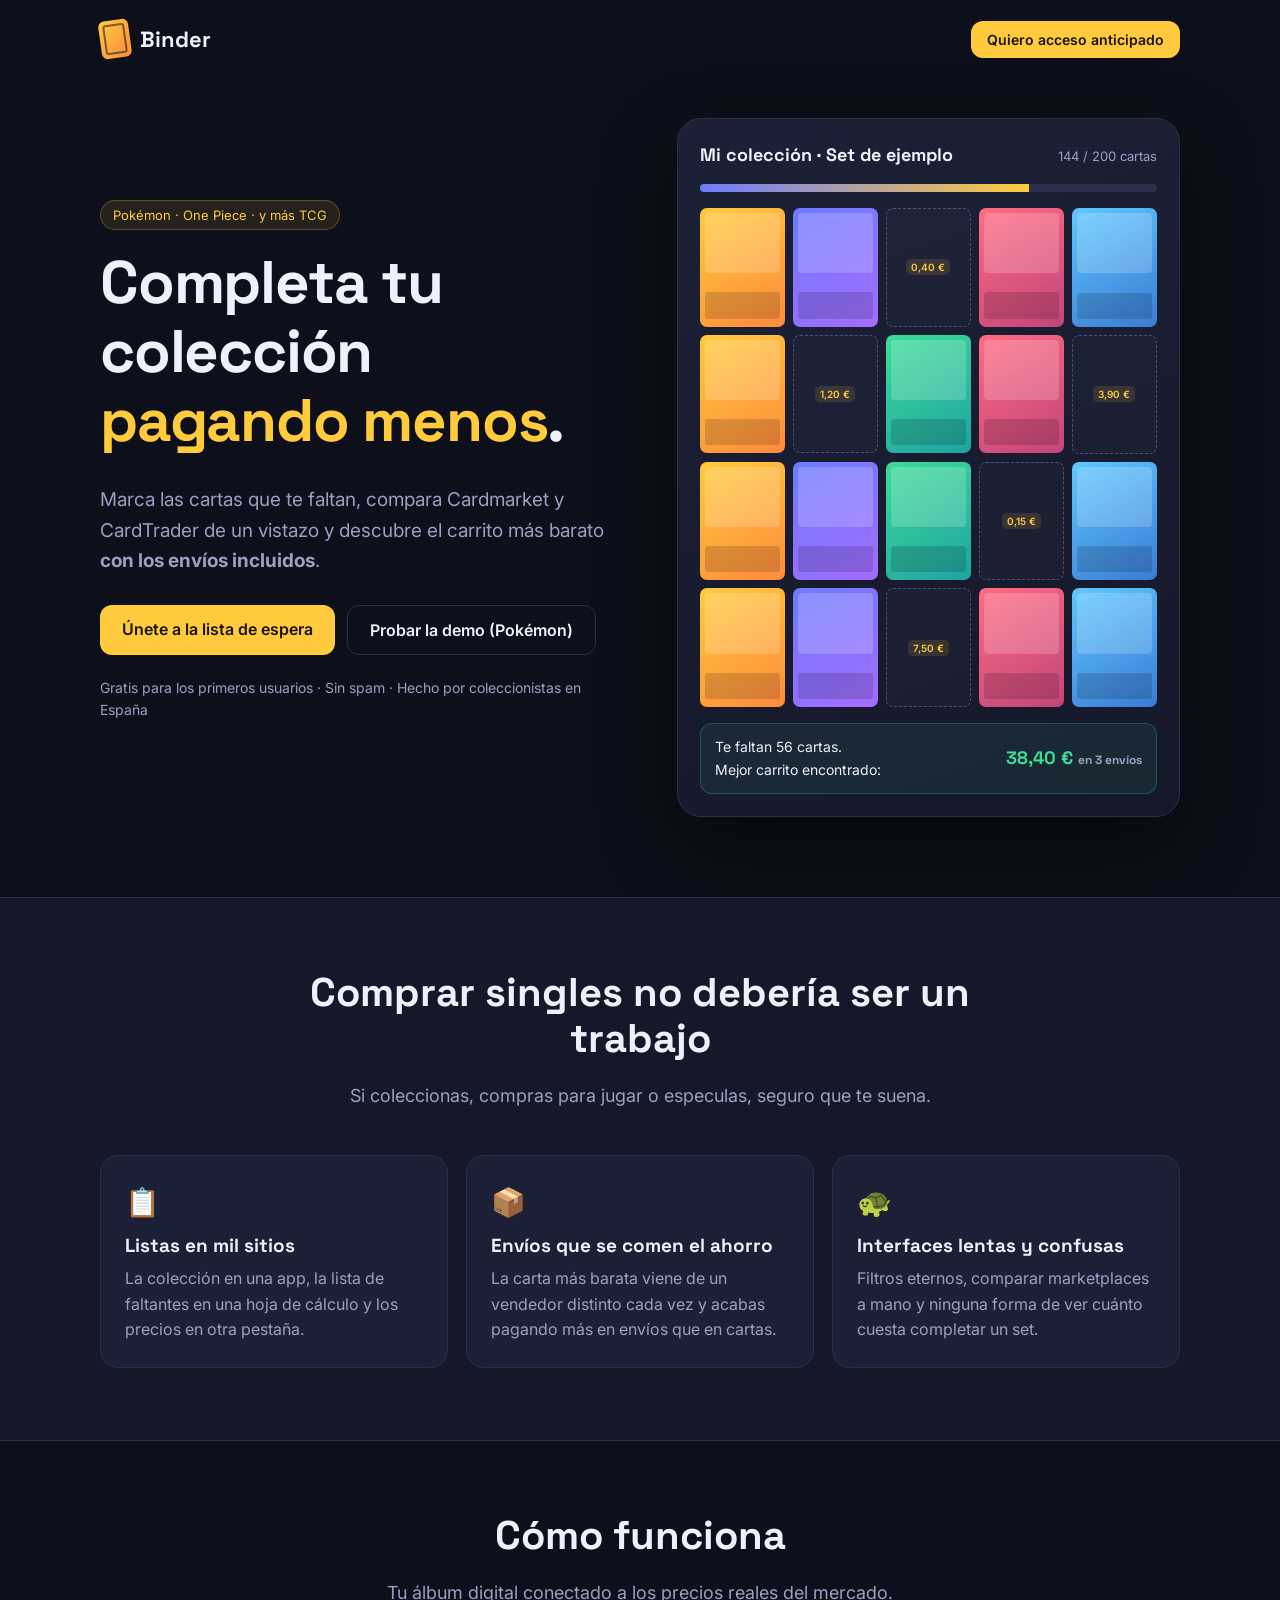
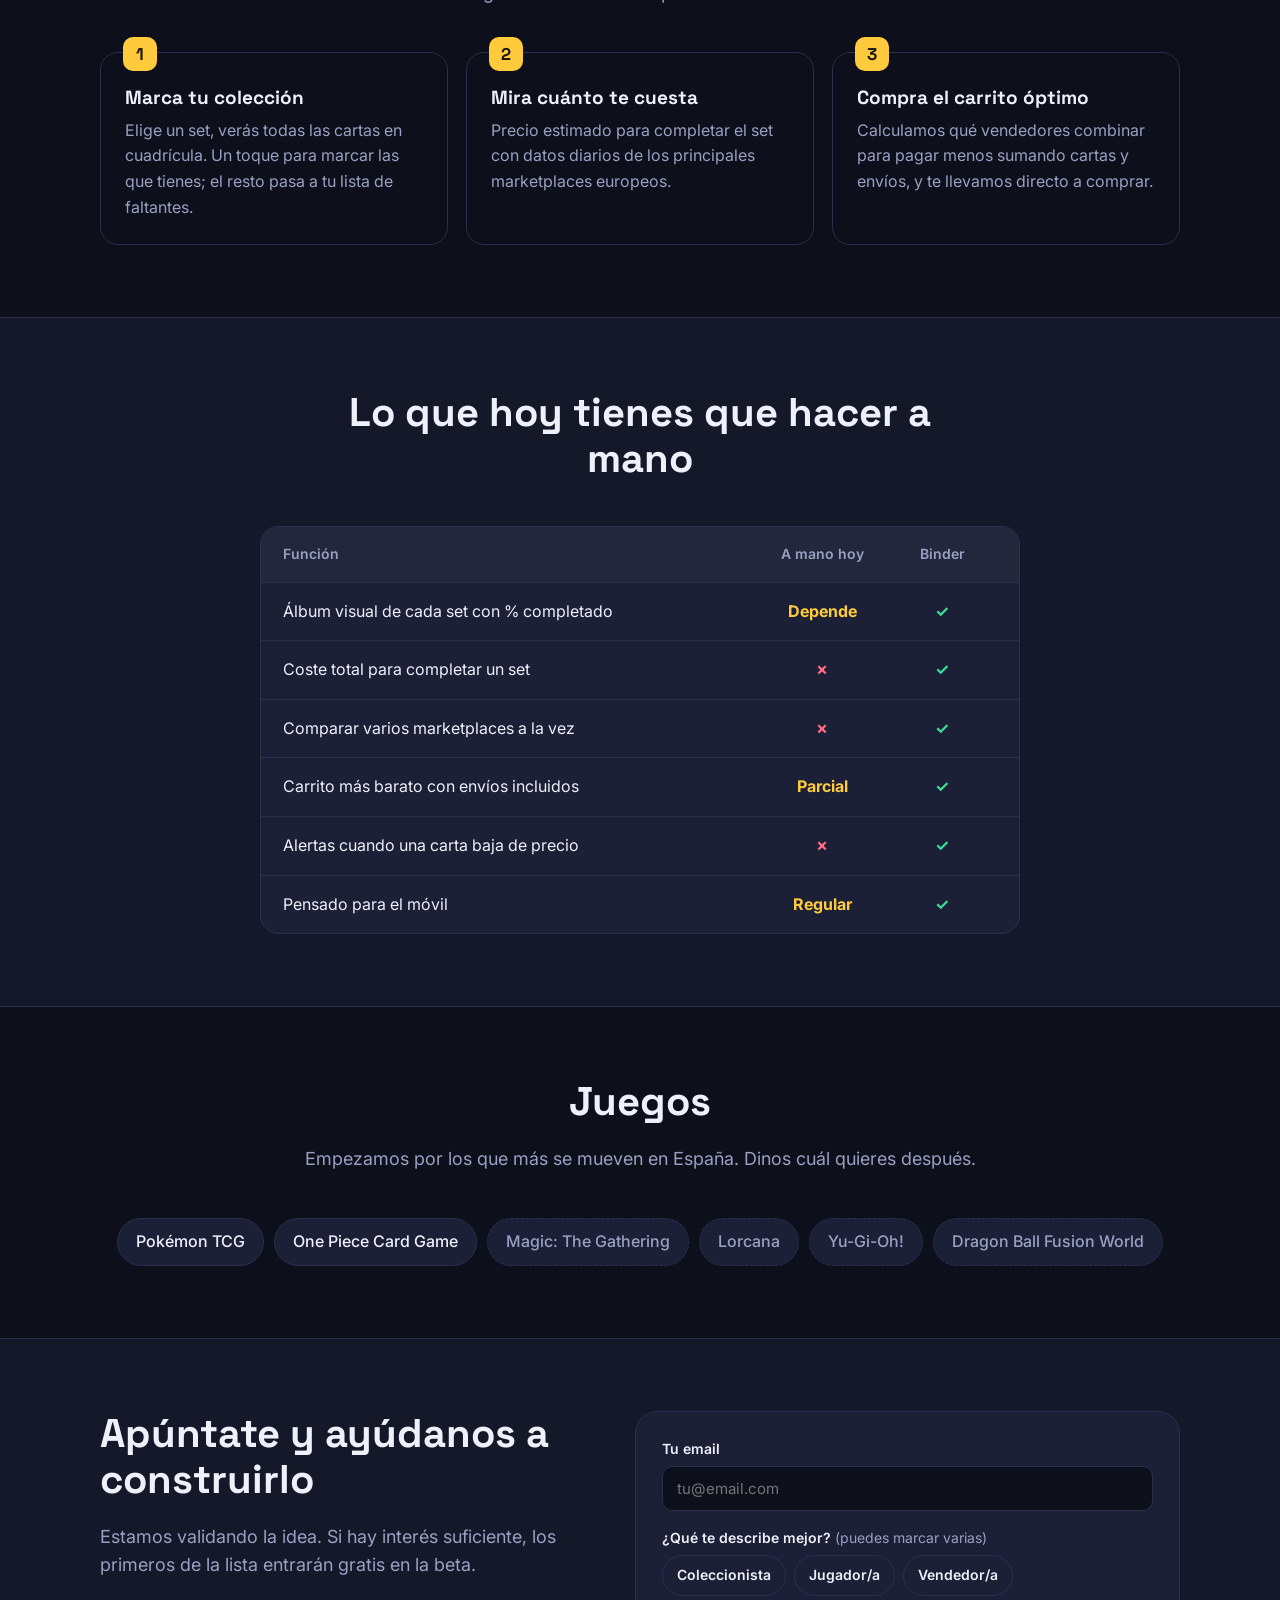
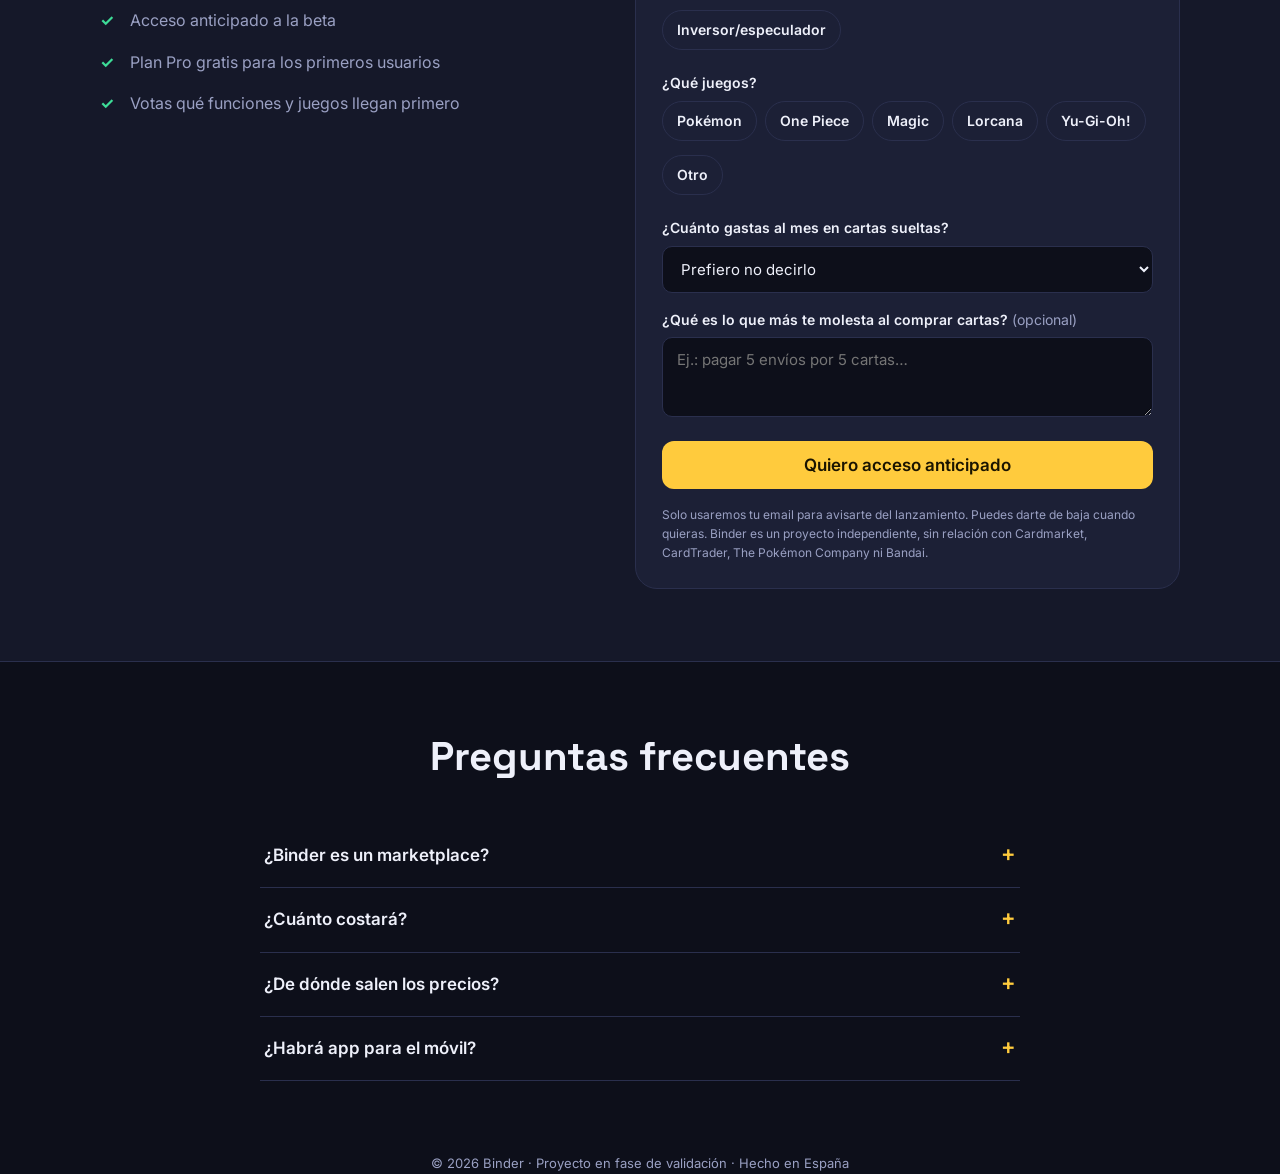
==== landing/index.html @ b8fac953 "Binder: landing, app de colección (Pokémon y One Piece) y actualización diaria de precios" ====
<!doctype html>
<html lang="es">
<head>
<meta charset="utf-8">
<meta name="viewport" content="width=device-width, initial-scale=1">
<title>Binder — Completa tu colección TCG pagando menos</title>
<meta name="description" content="Marca las cartas que te faltan, compara Cardmarket y CardTrader y descubre el carrito más barato con envío incluido. Pokémon, One Piece y más.">
<link rel="preconnect" href="https://fonts.googleapis.com">
<link rel="preconnect" href="https://fonts.gstatic.com" crossorigin>
<link href="https://fonts.googleapis.com/css2?family=Space+Grotesk:wght@500;700&family=Inter:wght@400;500;600&display=swap" rel="stylesheet">
<style>
  :root {
    --bg: #0d0f1a;
    --bg-2: #151829;
    --card: #1c2036;
    --line: #2a2f4d;
    --text: #eef0fa;
    --muted: #9aa0c3;
    --accent: #ffcb3d;
    --accent-2: #6c7bff;
    --ok: #3ddc97;
    --bad: #ff6b81;
    --radius: 18px;
  }
  * { box-sizing: border-box; }
  html { scroll-behavior: smooth; }
  body {
    margin: 0;
    background: var(--bg);
    color: var(--text);
    font: 16px/1.6 Inter, system-ui, sans-serif;
    -webkit-font-smoothing: antialiased;
  }
  h1, h2, h3 { font-family: "Space Grotesk", Inter, sans-serif; line-height: 1.15; margin: 0 0 .5em; }
  a { color: inherit; }
  .wrap { max-width: 1120px; margin: 0 auto; padding: 0 20px; }

  /* Nav */
  nav { display: flex; align-items: center; justify-content: space-between; padding: 20px 0; }
  .logo { display: flex; align-items: center; gap: 10px; font: 700 22px "Space Grotesk", sans-serif; text-decoration: none; }
  .logo-mark { width: 30px; height: 38px; border-radius: 6px; background: linear-gradient(135deg, var(--accent), #ff8a3d); position: relative; transform: rotate(-8deg); }
  .logo-mark::after { content: ""; position: absolute; inset: 4px; border-radius: 3px; border: 2px solid rgba(13,15,26,.55); }
  .btn {
    display: inline-block; border: 0; cursor: pointer; text-decoration: none;
    background: var(--accent); color: #1a1400; font: 600 16px Inter, sans-serif;
    padding: 14px 22px; border-radius: 12px; transition: transform .15s, box-shadow .15s;
  }
  .btn:hover { transform: translateY(-2px); box-shadow: 0 8px 24px rgba(255,203,61,.3); }
  .btn-ghost { background: transparent; color: var(--text); border: 1px solid var(--line); }
  .btn-ghost:hover { box-shadow: none; border-color: var(--muted); }
  nav .btn { padding: 10px 16px; font-size: 14px; }

  /* Hero */
  .hero { display: grid; grid-template-columns: 1.05fr 1fr; gap: 48px; align-items: center; padding: 40px 0 80px; }
  .pill { display: inline-block; font-size: 13px; color: var(--accent); background: rgba(255,203,61,.1); border: 1px solid rgba(255,203,61,.25); padding: 4px 12px; border-radius: 999px; margin-bottom: 18px; }
  .hero h1 { font-size: clamp(36px, 5.5vw, 60px); letter-spacing: -.02em; }
  .hero h1 em { font-style: normal; color: var(--accent); }
  .hero p.lead { font-size: 19px; color: var(--muted); max-width: 520px; margin: 0 0 28px; }
  .hero-cta { display: flex; gap: 12px; flex-wrap: wrap; }
  .trust { margin-top: 22px; font-size: 14px; color: var(--muted); }

  /* Binder mockup */
  .binder {
    background: linear-gradient(160deg, var(--card), var(--bg-2));
    border: 1px solid var(--line); border-radius: 24px; padding: 22px;
    box-shadow: 0 30px 80px rgba(0,0,0,.45);
  }
  .binder-head { display: flex; justify-content: space-between; align-items: baseline; margin-bottom: 14px; gap: 12px; }
  .binder-head strong { font-family: "Space Grotesk", sans-serif; font-size: 18px; }
  .binder-head span { font-size: 13px; color: var(--muted); }
  .progress { height: 8px; background: var(--line); border-radius: 99px; overflow: hidden; margin-bottom: 16px; }
  .progress i { display: block; height: 100%; width: 72%; background: linear-gradient(90deg, var(--accent-2), var(--accent)); }
  .grid { display: grid; grid-template-columns: repeat(5, 1fr); gap: 8px; }
  .slot { aspect-ratio: 63 / 88; border-radius: 7px; position: relative; overflow: hidden; }
  .slot.have { background: linear-gradient(150deg, var(--c1), var(--c2)); }
  .slot.have::before { content: ""; position: absolute; inset: 5px 5px 45% 5px; border-radius: 4px; background: rgba(255,255,255,.18); }
  .slot.have::after { content: ""; position: absolute; left: 5px; right: 5px; bottom: 8px; height: 22%; border-radius: 3px; background: rgba(0,0,0,.15); }
  .slot.miss { border: 1.5px dashed #4a5180; background: rgba(255,255,255,.02); display: flex; align-items: center; justify-content: center; }
  .slot.miss b { font: 600 10px Inter, sans-serif; color: var(--accent); background: rgba(255,203,61,.12); padding: 2px 5px; border-radius: 5px; }
  .binder-foot { margin-top: 16px; display: flex; justify-content: space-between; align-items: center; gap: 10px; padding: 12px 14px; background: rgba(61,220,151,.08); border: 1px solid rgba(61,220,151,.25); border-radius: 12px; font-size: 14px; }
  .binder-foot b { color: var(--ok); font-size: 18px; font-family: "Space Grotesk", sans-serif; }

  /* Sections */
  section { padding: 72px 0; }
  .section-title { text-align: center; max-width: 680px; margin: 0 auto 44px; }
  .section-title h2 { font-size: clamp(28px, 4vw, 40px); }
  .section-title p { color: var(--muted); font-size: 18px; margin: 0; }
  .alt { background: var(--bg-2); border-top: 1px solid var(--line); border-bottom: 1px solid var(--line); }

  .pains { display: grid; grid-template-columns: repeat(3, 1fr); gap: 18px; }
  .pain { background: var(--card); border: 1px solid var(--line); border-radius: var(--radius); padding: 24px; }
  .pain .ico { font-size: 28px; margin-bottom: 10px; }
  .pain h3 { font-size: 19px; }
  .pain p { color: var(--muted); margin: 0; }

  .steps { display: grid; grid-template-columns: repeat(3, 1fr); gap: 18px; counter-reset: s; }
  .step { position: relative; padding: 28px 24px 24px; border-radius: var(--radius); border: 1px solid var(--line); background: var(--bg); }
  .step::before { counter-increment: s; content: counter(s); position: absolute; top: -16px; left: 22px; width: 34px; height: 34px; border-radius: 10px; background: var(--accent); color: #1a1400; font: 700 17px "Space Grotesk", sans-serif; display: grid; place-items: center; }
  .step h3 { font-size: 19px; margin-top: 6px; }
  .step p { color: var(--muted); margin: 0; }

  /* Compare */
  .compare { max-width: 760px; margin: 0 auto; background: var(--card); border: 1px solid var(--line); border-radius: var(--radius); overflow: hidden; }
  .row { display: grid; grid-template-columns: 1fr 110px 110px; gap: 10px; align-items: center; padding: 16px 22px; border-top: 1px solid var(--line); }
  .row:first-child { border-top: 0; background: rgba(255,255,255,.03); font-weight: 600; font-size: 14px; color: var(--muted); }
  .row > :not(:first-child) { text-align: center; }
  .yes { color: var(--ok); font-weight: 700; }
  .no { color: var(--bad); font-weight: 700; }
  .half { color: var(--accent); font-weight: 700; }

  .games { display: flex; flex-wrap: wrap; justify-content: center; gap: 10px; }
  .game { padding: 10px 18px; border-radius: 999px; border: 1px solid var(--line); background: var(--card); font-weight: 500; }
  .game.soon { color: var(--muted); border-style: dashed; }

  /* Form */
  .signup { display: grid; grid-template-columns: 1fr 1.1fr; gap: 40px; align-items: start; }
  .signup h2 { font-size: clamp(28px, 4vw, 40px); }
  .signup .perks { list-style: none; padding: 0; margin: 20px 0 0; }
  .signup .perks li { padding: 8px 0 8px 30px; position: relative; color: var(--muted); }
  .signup .perks li::before { content: "✓"; position: absolute; left: 0; color: var(--ok); font-weight: 700; }
  form { background: var(--card); border: 1px solid var(--line); border-radius: 22px; padding: 26px; display: grid; gap: 16px; }
  label { font-size: 14px; font-weight: 600; display: block; margin-bottom: 6px; }
  input[type=email], select, textarea {
    width: 100%; background: var(--bg); color: var(--text); border: 1px solid var(--line);
    border-radius: 10px; padding: 12px 14px; font: 15px Inter, sans-serif;
  }
  textarea { resize: vertical; min-height: 80px; }
  input:focus, select:focus, textarea:focus { outline: 2px solid var(--accent-2); outline-offset: 1px; }
  .chips { display: flex; flex-wrap: wrap; gap: 8px; }
  .chip input { position: absolute; opacity: 0; pointer-events: none; }
  .chip span { display: inline-block; padding: 8px 14px; border: 1px solid var(--line); border-radius: 999px; cursor: pointer; font-size: 14px; user-select: none; transition: .15s; }
  .chip input:checked + span { background: rgba(108,123,255,.18); border-color: var(--accent-2); color: #fff; }
  .chip input:focus-visible + span { outline: 2px solid var(--accent-2); }
  form .btn { width: 100%; font-size: 17px; }
  .legal { font-size: 12px; color: var(--muted); margin: 0; }
  .msg { display: none; padding: 14px; border-radius: 12px; font-size: 15px; }
  .msg.ok { display: block; background: rgba(61,220,151,.1); border: 1px solid rgba(61,220,151,.3); }
  .msg.err { display: block; background: rgba(255,107,129,.1); border: 1px solid rgba(255,107,129,.3); }

  /* FAQ */
  .faq { max-width: 760px; margin: 0 auto; }
  details { border-bottom: 1px solid var(--line); padding: 18px 4px; }
  summary { cursor: pointer; font-weight: 600; font-size: 17px; list-style: none; display: flex; justify-content: space-between; gap: 16px; }
  summary::after { content: "+"; color: var(--accent); font-size: 22px; line-height: 1; }
  details[open] summary::after { content: "–"; }
  details p { color: var(--muted); margin: 10px 0 0; }

  footer { padding: 36px 0 48px; color: var(--muted); font-size: 13px; text-align: center; }

  @media (max-width: 860px) {
    .hero, .signup { grid-template-columns: 1fr; }
    .hero { padding-top: 16px; gap: 36px; }
    .pains, .steps { grid-template-columns: 1fr; }
    .steps { gap: 30px; }
    section { padding: 56px 0; }
  }
  @media (max-width: 520px) {
    .wrap { padding: 0 16px; }
    .row { grid-template-columns: 1fr 64px 64px; padding: 14px; font-size: 14px; }
    .binder { padding: 16px; }
    .grid { gap: 6px; }
    nav .btn { display: none; }
  }
</style>
</head>
<body>

<header class="wrap">
  <nav>
    <a class="logo" href="#"><span class="logo-mark"></span>Binder</a>
    <a class="btn" href="#apuntate">Quiero acceso anticipado</a>
  </nav>

  <div class="hero">
    <div>
      <span class="pill">Pokémon · One Piece · y más TCG</span>
      <h1>Completa tu colección <em>pagando menos</em>.</h1>
      <p class="lead">Marca las cartas que te faltan, compara Cardmarket y CardTrader de un vistazo y descubre el carrito más barato <strong>con los envíos incluidos</strong>.</p>
      <div class="hero-cta">
        <a class="btn" href="#apuntate">Únete a la lista de espera</a>
        <a class="btn btn-ghost" href="app/">Probar la demo (Pokémon)</a>
      </div>
      <p class="trust">Gratis para los primeros usuarios · Sin spam · Hecho por coleccionistas en España</p>
    </div>

    <div class="binder" aria-label="Ejemplo de colección">
      <div class="binder-head">
        <strong>Mi colección · Set de ejemplo</strong>
        <span>144 / 200 cartas</span>
      </div>
      <div class="progress"><i></i></div>
      <div class="grid" id="demo-grid"></div>
      <div class="binder-foot">
        <span>Te faltan 56 cartas.<br>Mejor carrito encontrado:</span>
        <b>38,40 € <small style="font-size:12px;color:var(--muted)">en 3 envíos</small></b>
      </div>
    </div>
  </div>
</header>

<section class="alt">
  <div class="wrap">
    <div class="section-title">
      <h2>Comprar singles no debería ser un trabajo</h2>
      <p>Si coleccionas, compras para jugar o especulas, seguro que te suena.</p>
    </div>
    <div class="pains">
      <div class="pain"><div class="ico">📋</div><h3>Listas en mil sitios</h3><p>La colección en una app, la lista de faltantes en una hoja de cálculo y los precios en otra pestaña.</p></div>
      <div class="pain"><div class="ico">📦</div><h3>Envíos que se comen el ahorro</h3><p>La carta más barata viene de un vendedor distinto cada vez y acabas pagando más en envíos que en cartas.</p></div>
      <div class="pain"><div class="ico">🐢</div><h3>Interfaces lentas y confusas</h3><p>Filtros eternos, comparar marketplaces a mano y ninguna forma de ver cuánto cuesta completar un set.</p></div>
    </div>
  </div>
</section>

<section id="como-funciona">
  <div class="wrap">
    <div class="section-title">
      <h2>Cómo funciona</h2>
      <p>Tu álbum digital conectado a los precios reales del mercado.</p>
    </div>
    <div class="steps">
      <div class="step"><h3>Marca tu colección</h3><p>Elige un set, verás todas las cartas en cuadrícula. Un toque para marcar las que tienes; el resto pasa a tu lista de faltantes.</p></div>
      <div class="step"><h3>Mira cuánto te cuesta</h3><p>Precio estimado para completar el set con datos diarios de los principales marketplaces europeos.</p></div>
      <div class="step"><h3>Compra el carrito óptimo</h3><p>Calculamos qué vendedores combinar para pagar menos sumando cartas y envíos, y te llevamos directo a comprar.</p></div>
    </div>
  </div>
</section>

<section class="alt">
  <div class="wrap">
    <div class="section-title">
      <h2>Lo que hoy tienes que hacer a mano</h2>
    </div>
    <div class="compare" role="table">
      <div class="row" role="row"><span>Función</span><span>A mano hoy</span><span>Binder</span></div>
      <div class="row" role="row"><span>Álbum visual de cada set con % completado</span><span class="half">Depende</span><span class="yes">✓</span></div>
      <div class="row" role="row"><span>Coste total para completar un set</span><span class="no">✗</span><span class="yes">✓</span></div>
      <div class="row" role="row"><span>Comparar varios marketplaces a la vez</span><span class="no">✗</span><span class="yes">✓</span></div>
      <div class="row" role="row"><span>Carrito más barato con envíos incluidos</span><span class="half">Parcial</span><span class="yes">✓</span></div>
      <div class="row" role="row"><span>Alertas cuando una carta baja de precio</span><span class="no">✗</span><span class="yes">✓</span></div>
      <div class="row" role="row"><span>Pensado para el móvil</span><span class="half">Regular</span><span class="yes">✓</span></div>
    </div>
  </div>
</section>

<section>
  <div class="wrap">
    <div class="section-title">
      <h2>Juegos</h2>
      <p>Empezamos por los que más se mueven en España. Dinos cuál quieres después.</p>
    </div>
    <div class="games">
      <span class="game">Pokémon TCG</span>
      <span class="game">One Piece Card Game</span>
      <span class="game soon">Magic: The Gathering</span>
      <span class="game soon">Lorcana</span>
      <span class="game soon">Yu-Gi-Oh!</span>
      <span class="game soon">Dragon Ball Fusion World</span>
    </div>
  </div>
</section>

<section class="alt" id="apuntate">
  <div class="wrap signup">
    <div>
      <h2>Apúntate y ayúdanos a construirlo</h2>
      <p style="color:var(--muted);font-size:18px">Estamos validando la idea. Si hay interés suficiente, los primeros de la lista entrarán gratis en la beta.</p>
      <ul class="perks">
        <li>Acceso anticipado a la beta</li>
        <li>Plan Pro gratis para los primeros usuarios</li>
        <li>Votas qué funciones y juegos llegan primero</li>
      </ul>
    </div>

    <form id="waitlist" name="waitlist" method="POST" data-netlify="true" netlify-honeypot="web" novalidate>
      <input type="hidden" name="form-name" value="waitlist">
      <p hidden><label>No rellenar: <input name="web"></label></p>
      <div>
        <label for="email">Tu email</label>
        <input id="email" name="email" type="email" placeholder="tu@email.com" autocomplete="email" required>
      </div>

      <div>
        <label>¿Qué te describe mejor? <span style="font-weight:400;color:var(--muted)">(puedes marcar varias)</span></label>
        <div class="chips">
          <label class="chip"><input type="checkbox" name="perfil" value="coleccionista"><span>Coleccionista</span></label>
          <label class="chip"><input type="checkbox" name="perfil" value="jugador"><span>Jugador/a</span></label>
          <label class="chip"><input type="checkbox" name="perfil" value="vendedor"><span>Vendedor/a</span></label>
          <label class="chip"><input type="checkbox" name="perfil" value="inversor"><span>Inversor/especulador</span></label>
        </div>
      </div>

      <div>
        <label>¿Qué juegos?</label>
        <div class="chips">
          <label class="chip"><input type="checkbox" name="juego" value="pokemon"><span>Pokémon</span></label>
          <label class="chip"><input type="checkbox" name="juego" value="onepiece"><span>One Piece</span></label>
          <label class="chip"><input type="checkbox" name="juego" value="magic"><span>Magic</span></label>
          <label class="chip"><input type="checkbox" name="juego" value="lorcana"><span>Lorcana</span></label>
          <label class="chip"><input type="checkbox" name="juego" value="yugioh"><span>Yu-Gi-Oh!</span></label>
          <label class="chip"><input type="checkbox" name="juego" value="otro"><span>Otro</span></label>
        </div>
      </div>

      <div>
        <label for="gasto">¿Cuánto gastas al mes en cartas sueltas?</label>
        <select id="gasto" name="gasto">
          <option value="">Prefiero no decirlo</option>
          <option value="<20">Menos de 20 €</option>
          <option value="20-50">20 – 50 €</option>
          <option value="50-150">50 – 150 €</option>
          <option value=">150">Más de 150 €</option>
        </select>
      </div>

      <div>
        <label for="dolor">¿Qué es lo que más te molesta al comprar cartas? <span style="font-weight:400;color:var(--muted)">(opcional)</span></label>
        <textarea id="dolor" name="dolor" placeholder="Ej.: pagar 5 envíos por 5 cartas…"></textarea>
      </div>

      <button class="btn" type="submit">Quiero acceso anticipado</button>
      <div class="msg" id="msg" role="status"></div>
      <p class="legal">Solo usaremos tu email para avisarte del lanzamiento. Puedes darte de baja cuando quieras. Binder es un proyecto independiente, sin relación con Cardmarket, CardTrader, The Pokémon Company ni Bandai.</p>
    </form>
  </div>
</section>

<section>
  <div class="wrap">
    <div class="section-title"><h2>Preguntas frecuentes</h2></div>
    <div class="faq">
      <details><summary>¿Binder es un marketplace?</summary><p>No. No vendemos cartas: te ayudamos a organizar tu colección y a encontrar la compra más barata en los marketplaces que ya usas. La compra se hace allí.</p></details>
      <details><summary>¿Cuánto costará?</summary><p>La colección y la lista de faltantes serán gratis. Más adelante habrá un plan Pro opcional (alertas de precio, historial, varias listas). Los primeros de la lista lo tendrán gratis.</p></details>
      <details><summary>¿De dónde salen los precios?</summary><p>De datos públicos y oficiales que los marketplaces ponen a disposición de desarrolladores, actualizados a diario.</p></details>
      <details><summary>¿Habrá app para el móvil?</summary><p>Sí. Se podrá instalar desde el navegador en Android e iPhone desde el primer día.</p></details>
    </div>
  </div>
</section>

<footer class="wrap">© 2026 Binder · Proyecto en fase de validación · Hecho en España</footer>

<script>
  // En local el formulario va en modo demo; publicado en Netlify lo recoge Netlify Forms.
  const DEMO = ["localhost", "127.0.0.1", ""].includes(location.hostname);

  // Cuadrícula de ejemplo del hero
  const palettes = [["#ffcb3d","#ff8a3d"],["#6c7bff","#a46cff"],["#3ddc97","#1fa3a3"],["#ff6b81","#c2457a"],["#5fc8ff","#3a7bd5"]];
  const missing = new Set([2, 6, 9, 13, 17]);
  const prices = ["0,40 €","1,20 €","3,90 €","0,15 €","7,50 €"];
  const grid = document.getElementById("demo-grid");
  let m = 0;
  for (let i = 0; i < 20; i++) {
    const d = document.createElement("div");
    if (missing.has(i)) {
      d.className = "slot miss";
      d.innerHTML = "<b>" + prices[m++] + "</b>";
    } else {
      const [c1, c2] = palettes[i % palettes.length];
      d.className = "slot have";
      d.style.setProperty("--c1", c1);
      d.style.setProperty("--c2", c2);
    }
    grid.appendChild(d);
  }

  // Envío del formulario
  const form = document.getElementById("waitlist");
  const msg = document.getElementById("msg");
  function show(text, ok) {
    msg.className = "msg " + (ok ? "ok" : "err");
    msg.textContent = text;
  }
  form.addEventListener("submit", async (e) => {
    e.preventDefault();
    const email = form.email.value.trim();
    if (!/^[^\s@]+@[^\s@]+\.[^\s@]+$/.test(email)) {
      show("Revisa el email, parece que no es válido.", false);
      form.email.focus();
      return;
    }
    const data = {
      "form-name": "waitlist",
      web: form.web.value,
      email,
      perfil: [...form.querySelectorAll("[name=perfil]:checked")].map(x => x.value).join(", "),
      juego: [...form.querySelectorAll("[name=juego]:checked")].map(x => x.value).join(", "),
      gasto: form.gasto.value,
      dolor: form.dolor.value.trim()
    };
    const btn = form.querySelector("button");
    btn.disabled = true;
    btn.textContent = "Enviando…";
    try {
      if (DEMO) {
        console.info("[modo demo] Datos del formulario:", data);
      } else {
        const res = await fetch("/", {
          method: "POST",
          headers: { "Content-Type": "application/x-www-form-urlencoded" },
          body: new URLSearchParams(data).toString()
        });
        if (!res.ok) throw new Error(res.status);
      }
      form.reset();
      show("¡Listo! Estás en la lista. Te avisaremos en cuanto abramos la beta.", true);
    } catch (err) {
      show("No se pudo enviar. Inténtalo de nuevo en un momento.", false);
    } finally {
      btn.disabled = false;
      btn.textContent = "Quiero acceso anticipado";
    }
  });
</script>
</body>
</html>
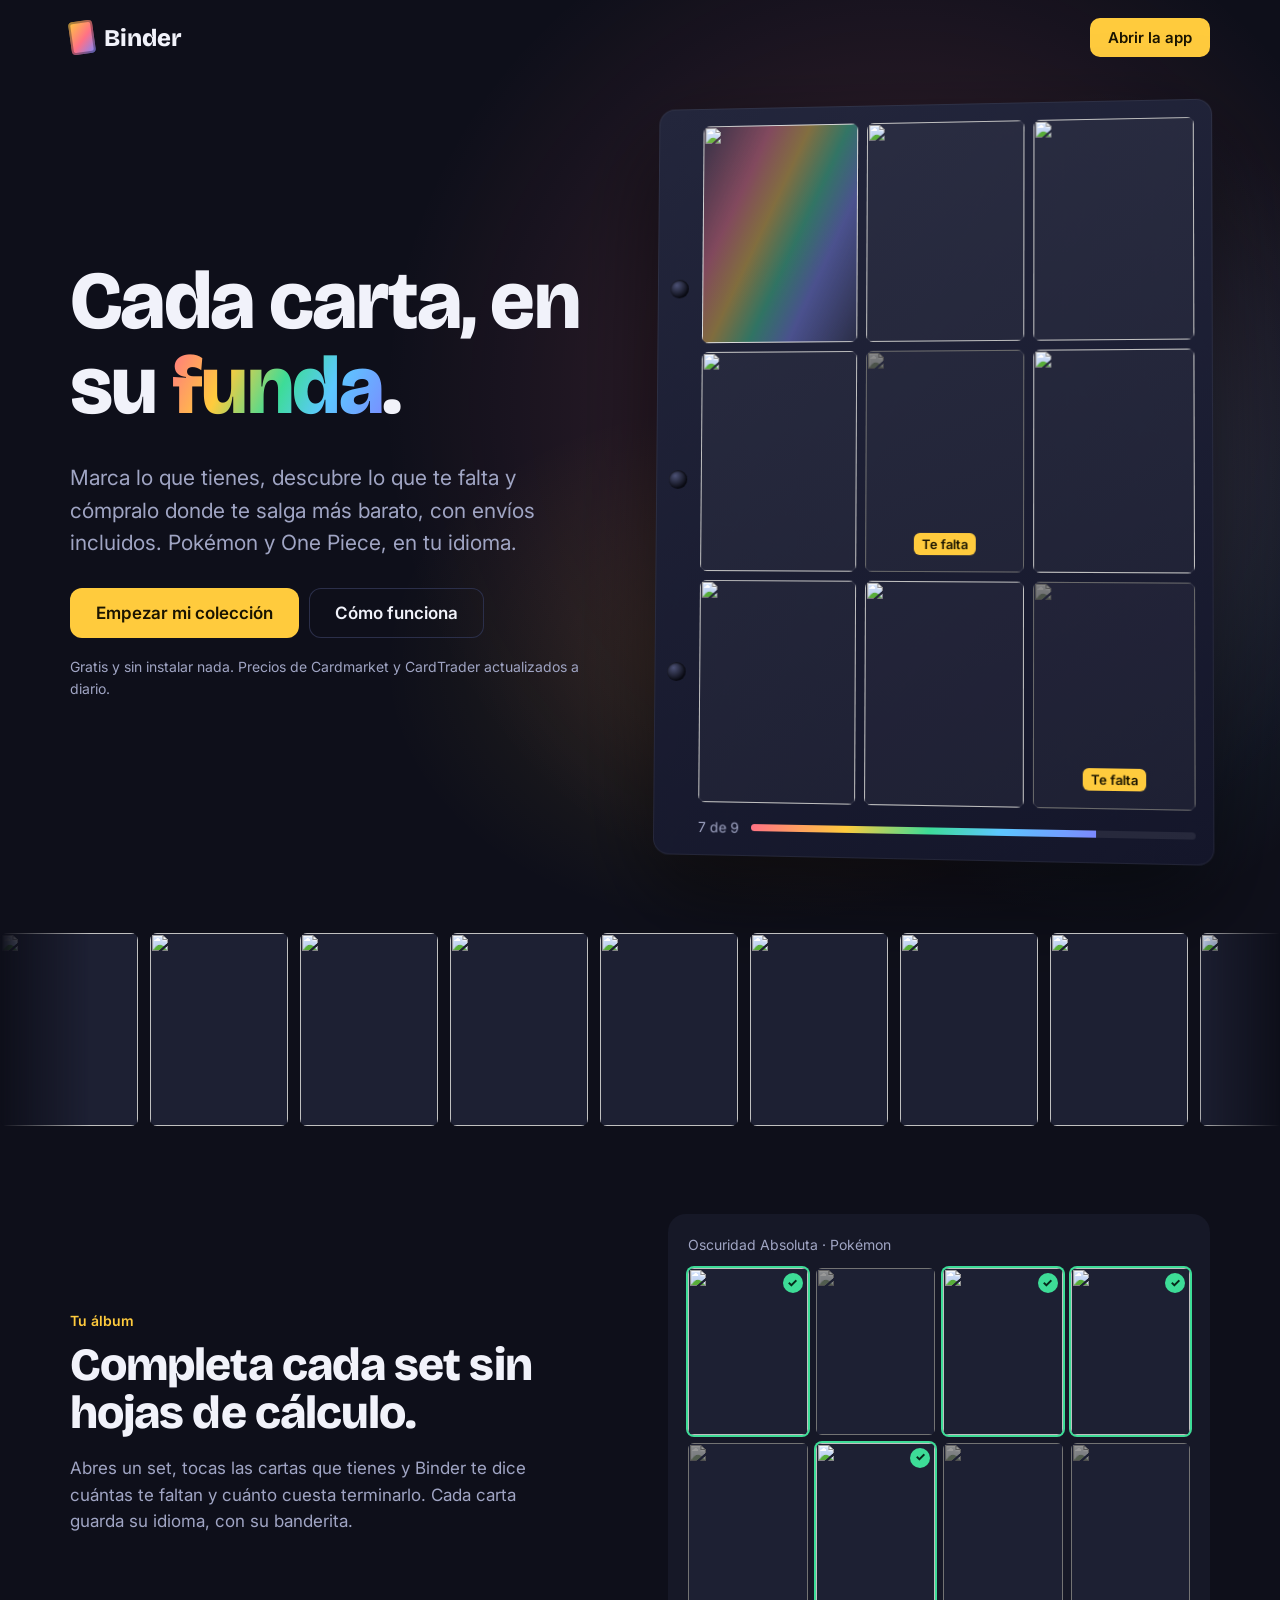
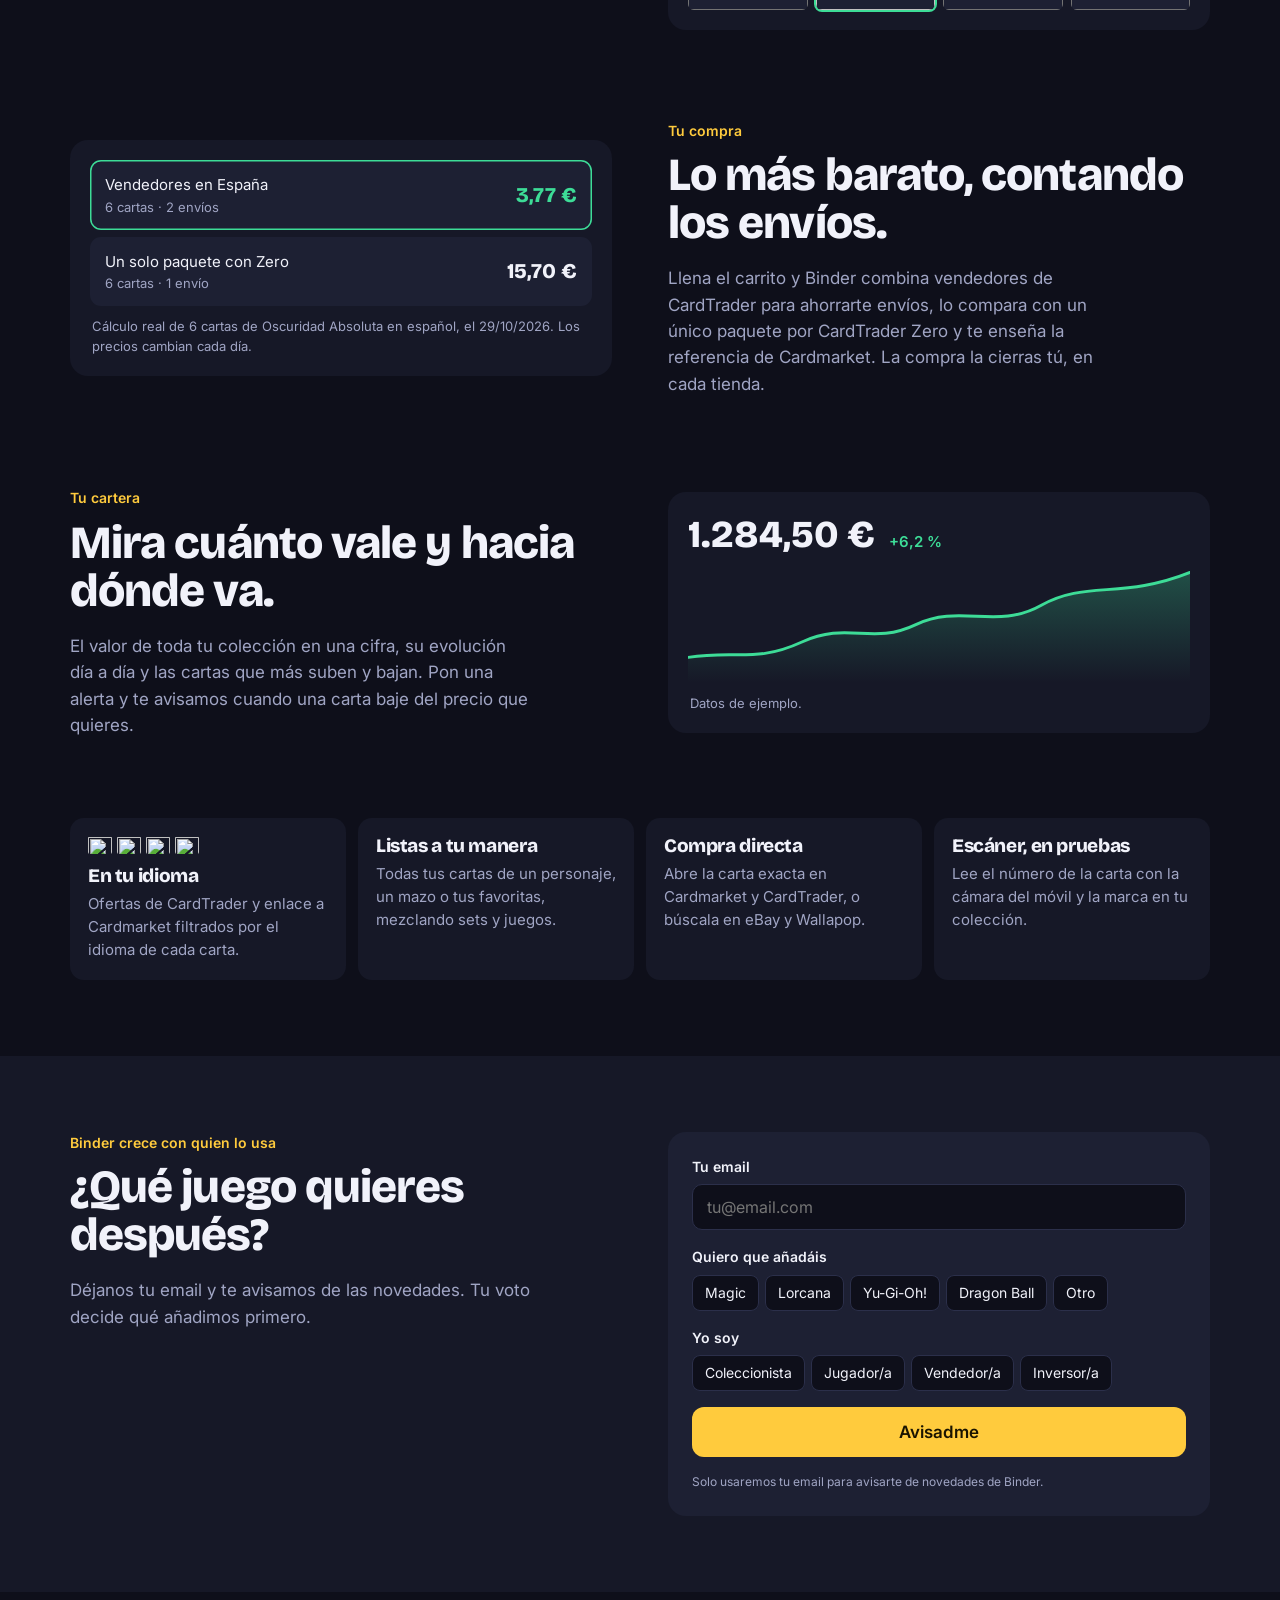
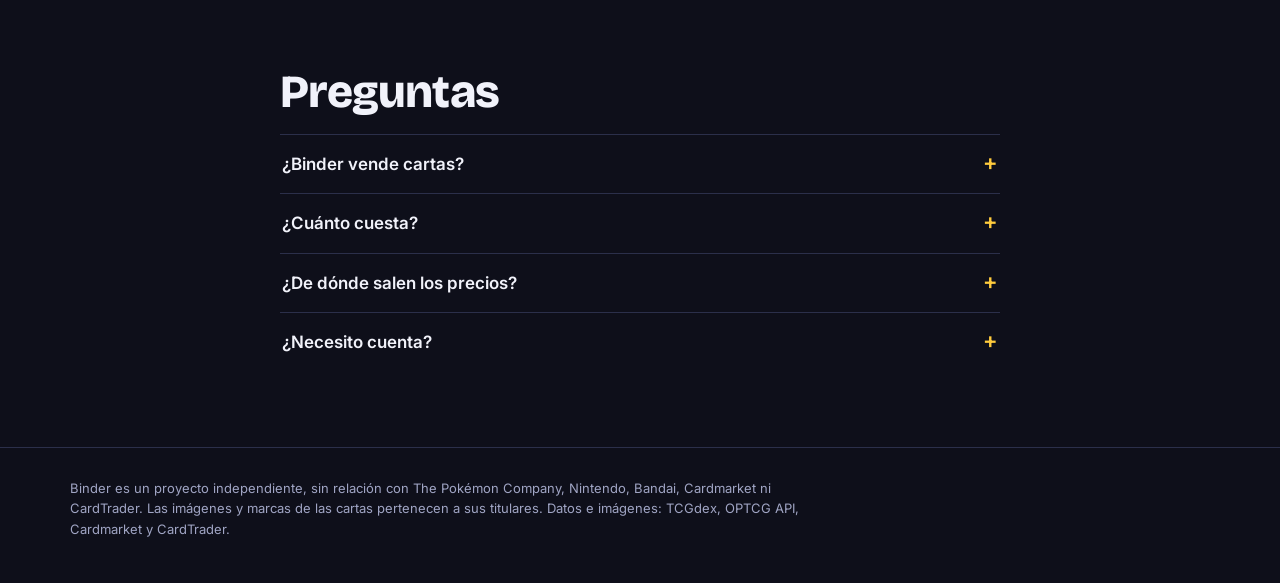
==== commit edf4c277: "Portada con cartas reales y app más limpia: iconos, menos botones, ficha de carta ordenada e imágene" ====
--- a/landing/index.html
+++ b/landing/index.html
@@ -3,373 +3,378 @@
 <head>
 <meta charset="utf-8">
 <meta name="viewport" content="width=device-width, initial-scale=1">
-<title>Binder — Completa tu colección TCG pagando menos</title>
-<meta name="description" content="Marca las cartas que te faltan, compara Cardmarket y CardTrader y descubre el carrito más barato con envío incluido. Pokémon, One Piece y más.">
+<title>Binder — Tu colección de cartas Pokémon y One Piece</title>
+<meta name="description" content="Marca las cartas que tienes, descubre lo que te falta y cómpralo donde te salga más barato, con envíos incluidos. Pokémon y One Piece, en tu idioma.">
 <link rel="preconnect" href="https://fonts.googleapis.com">
 <link rel="preconnect" href="https://fonts.gstatic.com" crossorigin>
-<link href="https://fonts.googleapis.com/css2?family=Space+Grotesk:wght@500;700&family=Inter:wght@400;500;600&display=swap" rel="stylesheet">
+<link href="https://fonts.googleapis.com/css2?family=Bricolage+Grotesque:opsz,wght@12..96,600;12..96,800&family=Inter:wght@400;500;600&display=swap" rel="stylesheet">
 <style>
   :root {
-    --bg: #0d0f1a;
-    --bg-2: #151829;
-    --card: #1c2036;
-    --line: #2a2f4d;
-    --text: #eef0fa;
-    --muted: #9aa0c3;
-    --accent: #ffcb3d;
-    --accent-2: #6c7bff;
-    --ok: #3ddc97;
-    --bad: #ff6b81;
-    --radius: 18px;
+    --bg: #0e0f1a; --bg-2: #161827; --card: #1d2033; --line: #2b2f4a;
+    --text: #f1f2fa; --muted: #a0a5c4;
+    --yellow: #ffcb3d; --red: #ff7186; --blue: #7c88ff; --green: #3ddc97;
+    --display: "Bricolage Grotesque", Inter, sans-serif;
+    --foil: linear-gradient(115deg, #ff7186, #ffcb3d 28%, #3ddc97 52%, #5cc8ff 72%, #7c88ff);
   }
   * { box-sizing: border-box; }
   html { scroll-behavior: smooth; }
-  body {
-    margin: 0;
-    background: var(--bg);
-    color: var(--text);
-    font: 16px/1.6 Inter, system-ui, sans-serif;
-    -webkit-font-smoothing: antialiased;
-  }
-  h1, h2, h3 { font-family: "Space Grotesk", Inter, sans-serif; line-height: 1.15; margin: 0 0 .5em; }
+  body { margin: 0; background: var(--bg); color: var(--text); font: 17px/1.55 Inter, system-ui, sans-serif; -webkit-font-smoothing: antialiased; overflow-x: hidden; }
+  h1, h2, h3 { font-family: var(--display); font-weight: 800; line-height: 1.04; letter-spacing: -.02em; margin: 0 0 .4em; }
   a { color: inherit; }
-  .wrap { max-width: 1120px; margin: 0 auto; padding: 0 20px; }
-
-  /* Nav */
-  nav { display: flex; align-items: center; justify-content: space-between; padding: 20px 0; }
-  .logo { display: flex; align-items: center; gap: 10px; font: 700 22px "Space Grotesk", sans-serif; text-decoration: none; }
-  .logo-mark { width: 30px; height: 38px; border-radius: 6px; background: linear-gradient(135deg, var(--accent), #ff8a3d); position: relative; transform: rotate(-8deg); }
-  .logo-mark::after { content: ""; position: absolute; inset: 4px; border-radius: 3px; border: 2px solid rgba(13,15,26,.55); }
-  .btn {
-    display: inline-block; border: 0; cursor: pointer; text-decoration: none;
-    background: var(--accent); color: #1a1400; font: 600 16px Inter, sans-serif;
-    padding: 14px 22px; border-radius: 12px; transition: transform .15s, box-shadow .15s;
-  }
-  .btn:hover { transform: translateY(-2px); box-shadow: 0 8px 24px rgba(255,203,61,.3); }
-  .btn-ghost { background: transparent; color: var(--text); border: 1px solid var(--line); }
-  .btn-ghost:hover { box-shadow: none; border-color: var(--muted); }
-  nav .btn { padding: 10px 16px; font-size: 14px; }
-
-  /* Hero */
-  .hero { display: grid; grid-template-columns: 1.05fr 1fr; gap: 48px; align-items: center; padding: 40px 0 80px; }
-  .pill { display: inline-block; font-size: 13px; color: var(--accent); background: rgba(255,203,61,.1); border: 1px solid rgba(255,203,61,.25); padding: 4px 12px; border-radius: 999px; margin-bottom: 18px; }
-  .hero h1 { font-size: clamp(36px, 5.5vw, 60px); letter-spacing: -.02em; }
-  .hero h1 em { font-style: normal; color: var(--accent); }
-  .hero p.lead { font-size: 19px; color: var(--muted); max-width: 520px; margin: 0 0 28px; }
-  .hero-cta { display: flex; gap: 12px; flex-wrap: wrap; }
-  .trust { margin-top: 22px; font-size: 14px; color: var(--muted); }
-
-  /* Binder mockup */
-  .binder {
-    background: linear-gradient(160deg, var(--card), var(--bg-2));
-    border: 1px solid var(--line); border-radius: 24px; padding: 22px;
-    box-shadow: 0 30px 80px rgba(0,0,0,.45);
-  }
-  .binder-head { display: flex; justify-content: space-between; align-items: baseline; margin-bottom: 14px; gap: 12px; }
-  .binder-head strong { font-family: "Space Grotesk", sans-serif; font-size: 18px; }
-  .binder-head span { font-size: 13px; color: var(--muted); }
-  .progress { height: 8px; background: var(--line); border-radius: 99px; overflow: hidden; margin-bottom: 16px; }
-  .progress i { display: block; height: 100%; width: 72%; background: linear-gradient(90deg, var(--accent-2), var(--accent)); }
-  .grid { display: grid; grid-template-columns: repeat(5, 1fr); gap: 8px; }
-  .slot { aspect-ratio: 63 / 88; border-radius: 7px; position: relative; overflow: hidden; }
-  .slot.have { background: linear-gradient(150deg, var(--c1), var(--c2)); }
-  .slot.have::before { content: ""; position: absolute; inset: 5px 5px 45% 5px; border-radius: 4px; background: rgba(255,255,255,.18); }
-  .slot.have::after { content: ""; position: absolute; left: 5px; right: 5px; bottom: 8px; height: 22%; border-radius: 3px; background: rgba(0,0,0,.15); }
-  .slot.miss { border: 1.5px dashed #4a5180; background: rgba(255,255,255,.02); display: flex; align-items: center; justify-content: center; }
-  .slot.miss b { font: 600 10px Inter, sans-serif; color: var(--accent); background: rgba(255,203,61,.12); padding: 2px 5px; border-radius: 5px; }
-  .binder-foot { margin-top: 16px; display: flex; justify-content: space-between; align-items: center; gap: 10px; padding: 12px 14px; background: rgba(61,220,151,.08); border: 1px solid rgba(61,220,151,.25); border-radius: 12px; font-size: 14px; }
-  .binder-foot b { color: var(--ok); font-size: 18px; font-family: "Space Grotesk", sans-serif; }
-
-  /* Sections */
-  section { padding: 72px 0; }
-  .section-title { text-align: center; max-width: 680px; margin: 0 auto 44px; }
-  .section-title h2 { font-size: clamp(28px, 4vw, 40px); }
-  .section-title p { color: var(--muted); font-size: 18px; margin: 0; }
-  .alt { background: var(--bg-2); border-top: 1px solid var(--line); border-bottom: 1px solid var(--line); }
-
-  .pains { display: grid; grid-template-columns: repeat(3, 1fr); gap: 18px; }
-  .pain { background: var(--card); border: 1px solid var(--line); border-radius: var(--radius); padding: 24px; }
-  .pain .ico { font-size: 28px; margin-bottom: 10px; }
-  .pain h3 { font-size: 19px; }
-  .pain p { color: var(--muted); margin: 0; }
-
-  .steps { display: grid; grid-template-columns: repeat(3, 1fr); gap: 18px; counter-reset: s; }
-  .step { position: relative; padding: 28px 24px 24px; border-radius: var(--radius); border: 1px solid var(--line); background: var(--bg); }
-  .step::before { counter-increment: s; content: counter(s); position: absolute; top: -16px; left: 22px; width: 34px; height: 34px; border-radius: 10px; background: var(--accent); color: #1a1400; font: 700 17px "Space Grotesk", sans-serif; display: grid; place-items: center; }
-  .step h3 { font-size: 19px; margin-top: 6px; }
-  .step p { color: var(--muted); margin: 0; }
-
-  /* Compare */
-  .compare { max-width: 760px; margin: 0 auto; background: var(--card); border: 1px solid var(--line); border-radius: var(--radius); overflow: hidden; }
-  .row { display: grid; grid-template-columns: 1fr 110px 110px; gap: 10px; align-items: center; padding: 16px 22px; border-top: 1px solid var(--line); }
-  .row:first-child { border-top: 0; background: rgba(255,255,255,.03); font-weight: 600; font-size: 14px; color: var(--muted); }
-  .row > :not(:first-child) { text-align: center; }
-  .yes { color: var(--ok); font-weight: 700; }
-  .no { color: var(--bad); font-weight: 700; }
-  .half { color: var(--accent); font-weight: 700; }
-
-  .games { display: flex; flex-wrap: wrap; justify-content: center; gap: 10px; }
-  .game { padding: 10px 18px; border-radius: 999px; border: 1px solid var(--line); background: var(--card); font-weight: 500; }
-  .game.soon { color: var(--muted); border-style: dashed; }
-
-  /* Form */
-  .signup { display: grid; grid-template-columns: 1fr 1.1fr; gap: 40px; align-items: start; }
-  .signup h2 { font-size: clamp(28px, 4vw, 40px); }
-  .signup .perks { list-style: none; padding: 0; margin: 20px 0 0; }
-  .signup .perks li { padding: 8px 0 8px 30px; position: relative; color: var(--muted); }
-  .signup .perks li::before { content: "✓"; position: absolute; left: 0; color: var(--ok); font-weight: 700; }
-  form { background: var(--card); border: 1px solid var(--line); border-radius: 22px; padding: 26px; display: grid; gap: 16px; }
-  label { font-size: 14px; font-weight: 600; display: block; margin-bottom: 6px; }
-  input[type=email], select, textarea {
-    width: 100%; background: var(--bg); color: var(--text); border: 1px solid var(--line);
-    border-radius: 10px; padding: 12px 14px; font: 15px Inter, sans-serif;
-  }
-  textarea { resize: vertical; min-height: 80px; }
-  input:focus, select:focus, textarea:focus { outline: 2px solid var(--accent-2); outline-offset: 1px; }
-  .chips { display: flex; flex-wrap: wrap; gap: 8px; }
+  img { display: block; }
+  .wrap { max-width: 1180px; margin: 0 auto; padding: 0 20px; }
+  .muted { color: var(--muted); }
+  a:focus-visible, button:focus-visible, input:focus-visible, summary:focus-visible { outline: 2px solid var(--blue); outline-offset: 3px; border-radius: 4px; }
+
+  .btn { display: inline-flex; align-items: center; justify-content: center; gap: 8px; border: 0; cursor: pointer; background: var(--yellow); color: #1a1400; font: 600 17px Inter, sans-serif; text-decoration: none; padding: 15px 26px; border-radius: 12px; transition: transform .15s, background .15s; }
+  .btn:hover { background: #ffd563; transform: translateY(-2px); }
+  .btn.quiet { background: none; color: var(--text); box-shadow: inset 0 0 0 1px var(--line); }
+  .btn.quiet:hover { background: none; box-shadow: inset 0 0 0 1px var(--muted); }
+
+  nav { display: flex; align-items: center; justify-content: space-between; padding: 18px 0; }
+  .logo { display: flex; align-items: center; gap: 10px; font: 800 24px var(--display); text-decoration: none; }
+  .logo i { width: 24px; height: 33px; border-radius: 4px; transform: rotate(-8deg); background: linear-gradient(135deg, #ffcb3d, #ff7186 55%, #7c88ff); box-shadow: inset 0 0 0 2px rgba(14,15,26,.35); }
+  nav .btn { padding: 10px 18px; font-size: 15px; border-radius: 10px; }
+
+  /* Portada */
+  .hero-bg { position: relative; isolation: isolate; overflow-x: clip; }
+  .hero-bg::before { content: ""; position: absolute; z-index: -1; inset: -120px -10% 0 30%; background: radial-gradient(closest-side, rgba(255,113,134,.20), transparent), radial-gradient(closest-side at 70% 60%, rgba(92,200,255,.17), transparent), radial-gradient(closest-side at 35% 75%, rgba(255,203,61,.12), transparent); pointer-events: none; }
+  .hero { display: grid; grid-template-columns: minmax(0, 1fr) minmax(0, 1.05fr); gap: 48px; align-items: center; padding: 26px 0 70px; }
+  .hero h1 { font-size: clamp(44px, 6.6vw, 82px); }
+  .hero h1 span { background: var(--foil); -webkit-background-clip: text; background-clip: text; color: transparent; }
+  .lead { font-size: clamp(18px, 2vw, 21px); color: var(--muted); max-width: 500px; margin: 0 0 28px; }
+  .cta { display: flex; flex-wrap: wrap; gap: 10px; }
+  .fine { margin: 18px 0 0; font-size: 14px; color: var(--muted); }
+
+  /* La página del binder */
+  .binder { position: relative; padding: 18px 18px 18px 46px; border-radius: 16px; background: linear-gradient(160deg, #23263c, #14162a); box-shadow: 0 40px 90px rgba(0,0,0,.55), inset 0 0 0 1px rgba(255,255,255,.06); transform: perspective(1600px) rotateY(-5deg) rotateX(2deg); }
+  .rings { position: absolute; left: 13px; top: 0; bottom: 0; display: flex; flex-direction: column; justify-content: space-evenly; }
+  .rings i { width: 19px; height: 19px; border-radius: 50%; background: radial-gradient(circle at 35% 30%, #4c5175, #0a0b14 70%); box-shadow: inset 0 1px 2px rgba(0,0,0,.7); }
+  .pockets { display: grid; grid-template-columns: repeat(3, minmax(0, 1fr)); gap: 9px; }
+  .pocket { position: relative; aspect-ratio: 63 / 88; border-radius: 7px; background: rgba(255,255,255,.035); box-shadow: inset 0 0 0 1px rgba(255,255,255,.07); --mx: 50%; --rx: 0deg; --ry: 0deg; }
+  .pocket .face { position: absolute; inset: 0; border-radius: inherit; overflow: hidden; transition: transform .18s ease-out, box-shadow .18s; transform: rotateX(var(--rx)) rotateY(var(--ry)); }
+  .pocket img { width: 100%; height: 100%; object-fit: cover; }
+  .pocket .face::after { content: ""; position: absolute; inset: 0; opacity: 0; background: linear-gradient(115deg, transparent 22%, rgba(255,113,134,.75) 38%, rgba(255,203,61,.75) 46%, rgba(61,220,151,.75) 54%, rgba(124,136,255,.75) 62%, transparent 78%); background-size: 250% 100%; background-position: var(--mx) 0; mix-blend-mode: color-dodge; transition: opacity .2s; pointer-events: none; }
+  .pocket:hover { z-index: 3; }
+  .pocket:hover .face { transform: scale(1.09) rotateX(var(--rx)) rotateY(var(--ry)); box-shadow: 0 18px 40px rgba(0,0,0,.6); }
+  .pocket:hover .face::after, .pocket.shine .face::after { opacity: .55; }
+  .pocket.shine .face::after { animation: sweep 7s ease-in-out infinite; }
+  @keyframes sweep { 0%, 55% { background-position: 130% 0; opacity: 0; } 62% { opacity: .6; } 85% { background-position: -30% 0; opacity: .6; } 100% { background-position: -30% 0; opacity: 0; } }
+  .pocket.miss img { filter: grayscale(.85) brightness(.55); }
+  .pocket.miss b { position: absolute; left: 50%; bottom: 8%; transform: translateX(-50%); white-space: nowrap; font: 600 clamp(10px, 1.1vw, 13px) Inter, sans-serif; background: var(--yellow); color: #1a1400; padding: 3px 8px; border-radius: 6px; }
+  .binder-foot { display: flex; align-items: center; gap: 12px; margin-top: 14px; font-size: 14px; color: var(--muted); }
+  .bar { flex: 1; height: 7px; background: rgba(255,255,255,.08); border-radius: 99px; overflow: hidden; }
+  .bar i { display: block; height: 100%; width: 78%; background: var(--foil); }
+
+  /* Tira de cartas */
+  .strip { overflow: hidden; padding: 6px 0 12px; mask-image: linear-gradient(90deg, transparent, #000 7%, #000 93%, transparent); -webkit-mask-image: linear-gradient(90deg, transparent, #000 7%, #000 93%, transparent); }
+  .strip ul { display: flex; gap: 12px; width: max-content; list-style: none; margin: 0; padding: 0; animation: slide 70s linear infinite; }
+  .strip:hover ul { animation-play-state: paused; }
+  .strip li { width: 138px; aspect-ratio: 63 / 88; border-radius: 7px; overflow: hidden; background: var(--card); flex-shrink: 0; }
+  .strip img { width: 100%; height: 100%; object-fit: cover; }
+  @keyframes slide { to { transform: translateX(calc(-50% - 6px)); } }
+
+  /* Secciones */
+  section { padding: 76px 0; }
+  .eyebrow { font-size: 14px; font-weight: 600; color: var(--yellow); margin: 0 0 10px; }
+  .row { display: grid; grid-template-columns: minmax(0, 1fr) minmax(0, 1fr); gap: 56px; align-items: center; }
+  .row + .row { margin-top: 90px; }
+  .row.flip > :first-child { order: 2; }
+  .row h2 { font-size: clamp(30px, 4vw, 46px); }
+  .row h2 + p { color: var(--muted); margin: 0; max-width: 460px; }
+  .demo { background: var(--bg-2); border-radius: 18px; padding: 20px; }
+
+  .mini-cards { display: grid; grid-template-columns: repeat(4, minmax(0, 1fr)); gap: 8px; }
+  .mini-cards div { position: relative; border-radius: 6px; overflow: hidden; aspect-ratio: 63 / 88; background: var(--card); }
+  .mini-cards img { width: 100%; height: 100%; object-fit: cover; }
+  .mini-cards .off img { filter: grayscale(.8) brightness(.6); }
+  .mini-cards .on { box-shadow: 0 0 0 2px var(--green); }
+  .mini-cards .on::after { content: "✓"; position: absolute; top: 5px; right: 5px; width: 20px; height: 20px; border-radius: 50%; background: var(--green); color: #06291a; font-size: 12px; font-weight: 800; display: grid; place-items: center; }
+  .stat-line { display: flex; justify-content: space-between; align-items: baseline; margin-bottom: 12px; font-size: 14px; color: var(--muted); }
+  .stat-line b { font: 800 26px var(--display); color: var(--yellow); }
+
+  .option { display: flex; justify-content: space-between; align-items: center; gap: 12px; padding: 13px 15px; border-radius: 11px; background: var(--card); font-size: 15px; }
+  .option + .option { margin-top: 7px; }
+  .option.best { box-shadow: inset 0 0 0 1.5px var(--green); }
+  .option small { display: block; color: var(--muted); font-size: 13px; }
+  .option b { font: 800 21px var(--display); white-space: nowrap; }
+  .option.best b { color: var(--green); }
+  .demo-note { margin: 10px 2px 0; font-size: 13px; color: var(--muted); }
+  .demo svg { width: 100%; height: auto; display: block; }
+  .big-value { font: 800 38px var(--display); margin: 0; }
+  .big-value small { font: 600 15px Inter, sans-serif; color: var(--green); margin-left: 6px; }
+
+  .extras { display: grid; grid-template-columns: repeat(4, minmax(0, 1fr)); gap: 12px; margin-top: 80px; }
+  .extra { background: var(--bg-2); border-radius: 14px; padding: 18px; }
+  .extra h3 { font-size: 19px; margin-bottom: 6px; }
+  .extra p { margin: 0; color: var(--muted); font-size: 15px; }
+  .flags { display: flex; gap: 5px; margin-bottom: 12px; height: 18px; }
+  .flags img { width: 24px; height: 18px; border-radius: 2px; }
+
+  /* Lista de novedades */
+  .signup { background: var(--bg-2); }
+  .signup .row { align-items: start; }
+  form { display: grid; gap: 16px; background: var(--card); border-radius: 18px; padding: 24px; }
+  label, .legend { font-size: 14px; font-weight: 600; display: block; margin-bottom: 7px; }
+  input[type=email] { width: 100%; background: var(--bg); color: var(--text); border: 1px solid var(--line); border-radius: 10px; padding: 12px 14px; font: 16px Inter, sans-serif; }
+  .chips { display: flex; flex-wrap: wrap; gap: 6px; }
+  .chip { margin: 0; font-weight: 400; }
   .chip input { position: absolute; opacity: 0; pointer-events: none; }
-  .chip span { display: inline-block; padding: 8px 14px; border: 1px solid var(--line); border-radius: 999px; cursor: pointer; font-size: 14px; user-select: none; transition: .15s; }
-  .chip input:checked + span { background: rgba(108,123,255,.18); border-color: var(--accent-2); color: #fff; }
-  .chip input:focus-visible + span { outline: 2px solid var(--accent-2); }
-  form .btn { width: 100%; font-size: 17px; }
+  .chip span { display: inline-block; padding: 7px 13px; background: var(--bg); border-radius: 8px; cursor: pointer; font-size: 14px; user-select: none; box-shadow: inset 0 0 0 1px var(--line); }
+  .chip input:checked + span { box-shadow: inset 0 0 0 1.5px var(--yellow); background: rgba(255,203,61,.1); }
+  .chip input:focus-visible + span { outline: 2px solid var(--blue); outline-offset: 2px; }
   .legal { font-size: 12px; color: var(--muted); margin: 0; }
-  .msg { display: none; padding: 14px; border-radius: 12px; font-size: 15px; }
-  .msg.ok { display: block; background: rgba(61,220,151,.1); border: 1px solid rgba(61,220,151,.3); }
-  .msg.err { display: block; background: rgba(255,107,129,.1); border: 1px solid rgba(255,107,129,.3); }
-
-  /* FAQ */
+  .msg { display: none; padding: 12px 14px; border-radius: 10px; font-size: 15px; }
+  .msg.ok { display: block; background: rgba(61,220,151,.12); }
+  .msg.err { display: block; background: rgba(255,113,134,.14); }
+
   .faq { max-width: 760px; margin: 0 auto; }
-  details { border-bottom: 1px solid var(--line); padding: 18px 4px; }
-  summary { cursor: pointer; font-weight: 600; font-size: 17px; list-style: none; display: flex; justify-content: space-between; gap: 16px; }
-  summary::after { content: "+"; color: var(--accent); font-size: 22px; line-height: 1; }
+  .faq h2 { font-size: clamp(30px, 4vw, 46px); }
+  details { border-top: 1px solid var(--line); padding: 16px 2px; }
+  summary { cursor: pointer; font-weight: 600; list-style: none; display: flex; justify-content: space-between; gap: 16px; }
+  summary::-webkit-details-marker { display: none; }
+  summary::after { content: "+"; color: var(--yellow); font-size: 22px; line-height: 1; }
   details[open] summary::after { content: "–"; }
-  details p { color: var(--muted); margin: 10px 0 0; }
-
-  footer { padding: 36px 0 48px; color: var(--muted); font-size: 13px; text-align: center; }
-
-  @media (max-width: 860px) {
-    .hero, .signup { grid-template-columns: 1fr; }
-    .hero { padding-top: 16px; gap: 36px; }
-    .pains, .steps { grid-template-columns: 1fr; }
-    .steps { gap: 30px; }
+  details p { color: var(--muted); margin: 8px 0 0; font-size: 16px; }
+
+  footer { padding: 30px 0 44px; color: var(--muted); font-size: 13px; border-top: 1px solid var(--line); }
+  footer p { margin: 0; max-width: 760px; }
+
+  @media (max-width: 900px) {
+    .hero { grid-template-columns: minmax(0, 1fr); gap: 34px; padding-bottom: 46px; }
+    .binder { transform: none; }
+    .row, .row.flip { grid-template-columns: minmax(0, 1fr); gap: 26px; }
+    .row.flip > :first-child { order: 0; }
+    .extras { grid-template-columns: repeat(2, minmax(0, 1fr)); margin-top: 56px; }
     section { padding: 56px 0; }
+    .row + .row { margin-top: 60px; }
   }
   @media (max-width: 520px) {
+    body { font-size: 16px; }
     .wrap { padding: 0 16px; }
-    .row { grid-template-columns: 1fr 64px 64px; padding: 14px; font-size: 14px; }
-    .binder { padding: 16px; }
-    .grid { gap: 6px; }
-    nav .btn { display: none; }
+    .cta .btn { flex: 1 1 100%; }
+    .binder { padding: 12px 12px 12px 34px; }
+    .rings { left: 8px; }
+    .rings i { width: 15px; height: 15px; }
+    .pockets { gap: 6px; }
+    .strip li { width: 104px; }
+    .extras { grid-template-columns: minmax(0, 1fr); }
+  }
+  @media (prefers-reduced-motion: reduce) {
+    html { scroll-behavior: auto; }
+    .strip ul, .pocket.shine .face::after { animation: none; }
+    .strip { overflow-x: auto; }
+    .pocket .face, .btn { transition: none; }
   }
 </style>
 </head>
 <body>
 
-<header class="wrap">
-  <nav>
-    <a class="logo" href="#"><span class="logo-mark"></span>Binder</a>
-    <a class="btn" href="#apuntate">Quiero acceso anticipado</a>
-  </nav>
-
-  <div class="hero">
-    <div>
-      <span class="pill">Pokémon · One Piece · y más TCG</span>
-      <h1>Completa tu colección <em>pagando menos</em>.</h1>
-      <p class="lead">Marca las cartas que te faltan, compara Cardmarket y CardTrader de un vistazo y descubre el carrito más barato <strong>con los envíos incluidos</strong>.</p>
-      <div class="hero-cta">
-        <a class="btn" href="#apuntate">Únete a la lista de espera</a>
-        <a class="btn btn-ghost" href="app/">Probar la demo (Pokémon)</a>
-      </div>
-      <p class="trust">Gratis para los primeros usuarios · Sin spam · Hecho por coleccionistas en España</p>
+<div class="hero-bg">
+  <header class="wrap">
+    <nav>
+      <a class="logo" href="./"><i></i>Binder</a>
+      <a class="btn" href="app/">Abrir la app</a>
+    </nav>
+
+    <div class="hero">
+      <div>
+        <h1>Cada carta, en su <span>funda</span>.</h1>
+        <p class="lead">Marca lo que tienes, descubre lo que te falta y cómpralo donde te salga más barato, con envíos incluidos. Pokémon y One Piece, en tu idioma.</p>
+        <div class="cta">
+          <a class="btn" href="app/">Empezar mi colección</a>
+          <a class="btn quiet" href="#como-funciona">Cómo funciona</a>
+        </div>
+        <p class="fine">Gratis y sin instalar nada. Precios de Cardmarket y CardTrader actualizados a diario.</p>
+      </div>
+
+      <div class="binder" id="binder" role="img" aria-label="Página de un binder con cartas de Pokémon y One Piece; dos fundas muestran cartas que faltan">
+        <div class="rings"><i></i><i></i><i></i></div>
+        <div class="pockets">
+          <div class="pocket shine"><div class="face"><img src="https://assets.tcgdex.net/en/base/base1/4/high.webp" alt="" width="600" height="825"></div></div>
+          <div class="pocket"><div class="face"><img src="https://cardtrader.com/uploads/blueprints/image/244467/show_monkey-d-luffy-alternate-art-fixed-reprint-op-01-romance-dawn.jpg" alt="" width="500" height="698"></div></div>
+          <div class="pocket"><div class="face"><img src="https://assets.tcgdex.net/en/base/base1/58/high.webp" alt="" width="600" height="825"></div></div>
+          <div class="pocket"><div class="face"><img src="https://cardtrader.com/uploads/blueprints/image/244496/show_nami-alternate-art-fixed-reprint-op-01-romance-dawn.jpg" alt="" width="500" height="698"></div></div>
+          <div class="pocket miss"><div class="face"><img src="https://assets.tcgdex.net/en/base/base1/2/high.webp" alt="" width="600" height="825"></div><b>Te falta</b></div>
+          <div class="pocket"><div class="face"><img src="https://assets.tcgdex.net/en/me/me05/116/high.webp" alt="" width="600" height="825"></div></div>
+          <div class="pocket"><div class="face"><img src="https://cardtrader.com/uploads/blueprints/image/244459/show_roronoa-zoro-alternate-art-romance-dawn.jpg" alt="" width="500" height="698"></div></div>
+          <div class="pocket"><div class="face"><img src="https://assets.tcgdex.net/en/base/base1/10/high.webp" alt="" width="600" height="825"></div></div>
+          <div class="pocket miss"><div class="face"><img src="https://cardtrader.com/uploads/blueprints/image/244667/show_shanks-alternative-art-secret-rare-romance-dawn.jpg" alt="" width="500" height="698"></div><b>Te falta</b></div>
+        </div>
+        <div class="binder-foot"><span>7 de 9</span><div class="bar"><i></i></div></div>
+      </div>
     </div>
-
-    <div class="binder" aria-label="Ejemplo de colección">
-      <div class="binder-head">
-        <strong>Mi colección · Set de ejemplo</strong>
-        <span>144 / 200 cartas</span>
-      </div>
-      <div class="progress"><i></i></div>
-      <div class="grid" id="demo-grid"></div>
-      <div class="binder-foot">
-        <span>Te faltan 56 cartas.<br>Mejor carrito encontrado:</span>
-        <b>38,40 € <small style="font-size:12px;color:var(--muted)">en 3 envíos</small></b>
+  </header>
+</div>
+
+<div class="strip" aria-hidden="true"><ul id="strip"></ul></div>
+
+<main>
+  <section id="como-funciona">
+    <div class="wrap">
+      <div class="row">
+        <div>
+          <p class="eyebrow">Tu álbum</p>
+          <h2>Completa cada set sin hojas de cálculo.</h2>
+          <p>Abres un set, tocas las cartas que tienes y Binder te dice cuántas te faltan y cuánto cuesta terminarlo. Cada carta guarda su idioma, con su banderita.</p>
+        </div>
+        <div class="demo">
+          <div class="stat-line"><span>Oscuridad Absoluta · Pokémon</span></div>
+          <div class="mini-cards">
+            <div class="on"><img loading="lazy" src="https://assets.tcgdex.net/en/me/me05/007/low.webp" alt=""></div>
+            <div class="off"><img loading="lazy" src="https://assets.tcgdex.net/en/me/me05/023/low.webp" alt=""></div>
+            <div class="on"><img loading="lazy" src="https://assets.tcgdex.net/en/me/me05/050/low.webp" alt=""></div>
+            <div class="on"><img loading="lazy" src="https://assets.tcgdex.net/en/me/me05/061/low.webp" alt=""></div>
+            <div class="off"><img loading="lazy" src="https://assets.tcgdex.net/en/me/me05/099/low.webp" alt=""></div>
+            <div class="on"><img loading="lazy" src="https://assets.tcgdex.net/en/me/me05/116/low.webp" alt=""></div>
+            <div class="off"><img loading="lazy" src="https://assets.tcgdex.net/en/me/me05/117/low.webp" alt=""></div>
+            <div class="off"><img loading="lazy" src="https://assets.tcgdex.net/en/me/me05/120/low.webp" alt=""></div>
+          </div>
+        </div>
+      </div>
+
+      <div class="row flip">
+        <div>
+          <p class="eyebrow">Tu compra</p>
+          <h2>Lo más barato, contando los envíos.</h2>
+          <p>Llena el carrito y Binder combina vendedores de CardTrader para ahorrarte envíos, lo compara con un único paquete por CardTrader Zero y te enseña la referencia de Cardmarket. La compra la cierras tú, en cada tienda.</p>
+        </div>
+        <div class="demo">
+          <div class="option best"><span>Vendedores en España<small>6 cartas · 2 envíos</small></span><b>3,77 €</b></div>
+          <div class="option"><span>Un solo paquete con Zero<small>6 cartas · 1 envío</small></span><b>15,70 €</b></div>
+          <p class="demo-note">Cálculo real de 6 cartas de Oscuridad Absoluta en español, el 29/10/2026. Los precios cambian cada día.</p>
+        </div>
+      </div>
+
+      <div class="row">
+        <div>
+          <p class="eyebrow">Tu cartera</p>
+          <h2>Mira cuánto vale y hacia dónde va.</h2>
+          <p>El valor de toda tu colección en una cifra, su evolución día a día y las cartas que más suben y bajan. Pon una alerta y te avisamos cuando una carta baje del precio que quieres.</p>
+        </div>
+        <div class="demo">
+          <p class="big-value">1.284,50 € <small>+6,2 %</small></p>
+          <svg viewBox="0 0 520 130" role="img" aria-label="Gráfico de ejemplo con el valor de una colección subiendo">
+            <defs><linearGradient id="fill" x1="0" x2="0" y1="0" y2="1"><stop offset="0" stop-color="#3ddc97" stop-opacity=".28"/><stop offset="1" stop-color="#3ddc97" stop-opacity="0"/></linearGradient></defs>
+            <path d="M0 104 C50 96 70 110 118 88 S190 92 236 70 S320 76 366 50 S450 44 520 16 V130 H0 Z" fill="url(#fill)"/>
+            <path d="M0 104 C50 96 70 110 118 88 S190 92 236 70 S320 76 366 50 S450 44 520 16" fill="none" stroke="#3ddc97" stroke-width="3" stroke-linecap="round"/>
+          </svg>
+          <p class="demo-note">Datos de ejemplo.</p>
+        </div>
+      </div>
+
+      <div class="extras">
+        <div class="extra">
+          <div class="flags"><img loading="lazy" src="https://flagcdn.com/48x36/es.png" alt=""><img loading="lazy" src="https://flagcdn.com/48x36/gb.png" alt=""><img loading="lazy" src="https://flagcdn.com/48x36/jp.png" alt=""><img loading="lazy" src="https://flagcdn.com/48x36/fr.png" alt=""></div>
+          <h3>En tu idioma</h3><p>Ofertas de CardTrader y enlace a Cardmarket filtrados por el idioma de cada carta.</p>
+        </div>
+        <div class="extra"><h3>Listas a tu manera</h3><p>Todas tus cartas de un personaje, un mazo o tus favoritas, mezclando sets y juegos.</p></div>
+        <div class="extra"><h3>Compra directa</h3><p>Abre la carta exacta en Cardmarket y CardTrader, o búscala en eBay y Wallapop.</p></div>
+        <div class="extra"><h3>Escáner, en pruebas</h3><p>Lee el número de la carta con la cámara del móvil y la marca en tu colección.</p></div>
       </div>
     </div>
+  </section>
+
+  <section class="signup" id="novedades">
+    <div class="wrap row">
+      <div>
+        <p class="eyebrow">Binder crece con quien lo usa</p>
+        <h2>¿Qué juego quieres después?</h2>
+        <p>Déjanos tu email y te avisamos de las novedades. Tu voto decide qué añadimos primero.</p>
+      </div>
+      <form id="waitlist" name="waitlist" method="POST" data-netlify="true" netlify-honeypot="web" novalidate>
+        <input type="hidden" name="form-name" value="waitlist">
+        <p hidden><label>No rellenar: <input name="web"></label></p>
+        <div>
+          <label for="email">Tu email</label>
+          <input id="email" name="email" type="email" placeholder="tu@email.com" autocomplete="email" required>
+        </div>
+        <div>
+          <span class="legend">Quiero que añadáis</span>
+          <div class="chips">
+            <label class="chip"><input type="checkbox" name="juego" value="magic"><span>Magic</span></label>
+            <label class="chip"><input type="checkbox" name="juego" value="lorcana"><span>Lorcana</span></label>
+            <label class="chip"><input type="checkbox" name="juego" value="yugioh"><span>Yu-Gi-Oh!</span></label>
+            <label class="chip"><input type="checkbox" name="juego" value="dragonball"><span>Dragon Ball</span></label>
+            <label class="chip"><input type="checkbox" name="juego" value="otro"><span>Otro</span></label>
+          </div>
+        </div>
+        <div>
+          <span class="legend">Yo soy</span>
+          <div class="chips">
+            <label class="chip"><input type="checkbox" name="perfil" value="coleccionista"><span>Coleccionista</span></label>
+            <label class="chip"><input type="checkbox" name="perfil" value="jugador"><span>Jugador/a</span></label>
+            <label class="chip"><input type="checkbox" name="perfil" value="vendedor"><span>Vendedor/a</span></label>
+            <label class="chip"><input type="checkbox" name="perfil" value="inversor"><span>Inversor/a</span></label>
+          </div>
+        </div>
+        <button class="btn" type="submit">Avisadme</button>
+        <div class="msg" id="msg" role="status"></div>
+        <p class="legal">Solo usaremos tu email para avisarte de novedades de Binder.</p>
+      </form>
+    </div>
+  </section>
+
+  <section>
+    <div class="wrap faq">
+      <h2>Preguntas</h2>
+      <details><summary>¿Binder vende cartas?</summary><p>No. Te ayuda a organizar tu colección y a encontrar dónde comprar más barato. La compra se hace en cada tienda.</p></details>
+      <details><summary>¿Cuánto cuesta?</summary><p>Ahora mismo es gratis.</p></details>
+      <details><summary>¿De dónde salen los precios?</summary><p>De los datos públicos diarios de Cardmarket y de las ofertas de CardTrader. Son orientativos: el precio final depende del vendedor en el momento de comprar.</p></details>
+      <details><summary>¿Necesito cuenta?</summary><p>No. Puedes empezar sin cuenta y tus cartas se guardan en tu navegador. Con cuenta, entras con un enlace a tu email y las tienes en todos tus dispositivos.</p></details>
+    </div>
+  </section>
+</main>
+
+<footer>
+  <div class="wrap">
+    <p>Binder es un proyecto independiente, sin relación con The Pokémon Company, Nintendo, Bandai, Cardmarket ni CardTrader. Las imágenes y marcas de las cartas pertenecen a sus titulares. Datos e imágenes: TCGdex, OPTCG API, Cardmarket y CardTrader.</p>
   </div>
-</header>
-
-<section class="alt">
-  <div class="wrap">
-    <div class="section-title">
-      <h2>Comprar singles no debería ser un trabajo</h2>
-      <p>Si coleccionas, compras para jugar o especulas, seguro que te suena.</p>
-    </div>
-    <div class="pains">
-      <div class="pain"><div class="ico">📋</div><h3>Listas en mil sitios</h3><p>La colección en una app, la lista de faltantes en una hoja de cálculo y los precios en otra pestaña.</p></div>
-      <div class="pain"><div class="ico">📦</div><h3>Envíos que se comen el ahorro</h3><p>La carta más barata viene de un vendedor distinto cada vez y acabas pagando más en envíos que en cartas.</p></div>
-      <div class="pain"><div class="ico">🐢</div><h3>Interfaces lentas y confusas</h3><p>Filtros eternos, comparar marketplaces a mano y ninguna forma de ver cuánto cuesta completar un set.</p></div>
-    </div>
-  </div>
-</section>
-
-<section id="como-funciona">
-  <div class="wrap">
-    <div class="section-title">
-      <h2>Cómo funciona</h2>
-      <p>Tu álbum digital conectado a los precios reales del mercado.</p>
-    </div>
-    <div class="steps">
-      <div class="step"><h3>Marca tu colección</h3><p>Elige un set, verás todas las cartas en cuadrícula. Un toque para marcar las que tienes; el resto pasa a tu lista de faltantes.</p></div>
-      <div class="step"><h3>Mira cuánto te cuesta</h3><p>Precio estimado para completar el set con datos diarios de los principales marketplaces europeos.</p></div>
-      <div class="step"><h3>Compra el carrito óptimo</h3><p>Calculamos qué vendedores combinar para pagar menos sumando cartas y envíos, y te llevamos directo a comprar.</p></div>
-    </div>
-  </div>
-</section>
-
-<section class="alt">
-  <div class="wrap">
-    <div class="section-title">
-      <h2>Lo que hoy tienes que hacer a mano</h2>
-    </div>
-    <div class="compare" role="table">
-      <div class="row" role="row"><span>Función</span><span>A mano hoy</span><span>Binder</span></div>
-      <div class="row" role="row"><span>Álbum visual de cada set con % completado</span><span class="half">Depende</span><span class="yes">✓</span></div>
-      <div class="row" role="row"><span>Coste total para completar un set</span><span class="no">✗</span><span class="yes">✓</span></div>
-      <div class="row" role="row"><span>Comparar varios marketplaces a la vez</span><span class="no">✗</span><span class="yes">✓</span></div>
-      <div class="row" role="row"><span>Carrito más barato con envíos incluidos</span><span class="half">Parcial</span><span class="yes">✓</span></div>
-      <div class="row" role="row"><span>Alertas cuando una carta baja de precio</span><span class="no">✗</span><span class="yes">✓</span></div>
-      <div class="row" role="row"><span>Pensado para el móvil</span><span class="half">Regular</span><span class="yes">✓</span></div>
-    </div>
-  </div>
-</section>
-
-<section>
-  <div class="wrap">
-    <div class="section-title">
-      <h2>Juegos</h2>
-      <p>Empezamos por los que más se mueven en España. Dinos cuál quieres después.</p>
-    </div>
-    <div class="games">
-      <span class="game">Pokémon TCG</span>
-      <span class="game">One Piece Card Game</span>
-      <span class="game soon">Magic: The Gathering</span>
-      <span class="game soon">Lorcana</span>
-      <span class="game soon">Yu-Gi-Oh!</span>
-      <span class="game soon">Dragon Ball Fusion World</span>
-    </div>
-  </div>
-</section>
-
-<section class="alt" id="apuntate">
-  <div class="wrap signup">
-    <div>
-      <h2>Apúntate y ayúdanos a construirlo</h2>
-      <p style="color:var(--muted);font-size:18px">Estamos validando la idea. Si hay interés suficiente, los primeros de la lista entrarán gratis en la beta.</p>
-      <ul class="perks">
-        <li>Acceso anticipado a la beta</li>
-        <li>Plan Pro gratis para los primeros usuarios</li>
-        <li>Votas qué funciones y juegos llegan primero</li>
-      </ul>
-    </div>
-
-    <form id="waitlist" name="waitlist" method="POST" data-netlify="true" netlify-honeypot="web" novalidate>
-      <input type="hidden" name="form-name" value="waitlist">
-      <p hidden><label>No rellenar: <input name="web"></label></p>
-      <div>
-        <label for="email">Tu email</label>
-        <input id="email" name="email" type="email" placeholder="tu@email.com" autocomplete="email" required>
-      </div>
-
-      <div>
-        <label>¿Qué te describe mejor? <span style="font-weight:400;color:var(--muted)">(puedes marcar varias)</span></label>
-        <div class="chips">
-          <label class="chip"><input type="checkbox" name="perfil" value="coleccionista"><span>Coleccionista</span></label>
-          <label class="chip"><input type="checkbox" name="perfil" value="jugador"><span>Jugador/a</span></label>
-          <label class="chip"><input type="checkbox" name="perfil" value="vendedor"><span>Vendedor/a</span></label>
-          <label class="chip"><input type="checkbox" name="perfil" value="inversor"><span>Inversor/especulador</span></label>
-        </div>
-      </div>
-
-      <div>
-        <label>¿Qué juegos?</label>
-        <div class="chips">
-          <label class="chip"><input type="checkbox" name="juego" value="pokemon"><span>Pokémon</span></label>
-          <label class="chip"><input type="checkbox" name="juego" value="onepiece"><span>One Piece</span></label>
-          <label class="chip"><input type="checkbox" name="juego" value="magic"><span>Magic</span></label>
-          <label class="chip"><input type="checkbox" name="juego" value="lorcana"><span>Lorcana</span></label>
-          <label class="chip"><input type="checkbox" name="juego" value="yugioh"><span>Yu-Gi-Oh!</span></label>
-          <label class="chip"><input type="checkbox" name="juego" value="otro"><span>Otro</span></label>
-        </div>
-      </div>
-
-      <div>
-        <label for="gasto">¿Cuánto gastas al mes en cartas sueltas?</label>
-        <select id="gasto" name="gasto">
-          <option value="">Prefiero no decirlo</option>
-          <option value="<20">Menos de 20 €</option>
-          <option value="20-50">20 – 50 €</option>
-          <option value="50-150">50 – 150 €</option>
-          <option value=">150">Más de 150 €</option>
-        </select>
-      </div>
-
-      <div>
-        <label for="dolor">¿Qué es lo que más te molesta al comprar cartas? <span style="font-weight:400;color:var(--muted)">(opcional)</span></label>
-        <textarea id="dolor" name="dolor" placeholder="Ej.: pagar 5 envíos por 5 cartas…"></textarea>
-      </div>
-
-      <button class="btn" type="submit">Quiero acceso anticipado</button>
-      <div class="msg" id="msg" role="status"></div>
-      <p class="legal">Solo usaremos tu email para avisarte del lanzamiento. Puedes darte de baja cuando quieras. Binder es un proyecto independiente, sin relación con Cardmarket, CardTrader, The Pokémon Company ni Bandai.</p>
-    </form>
-  </div>
-</section>
-
-<section>
-  <div class="wrap">
-    <div class="section-title"><h2>Preguntas frecuentes</h2></div>
-    <div class="faq">
-      <details><summary>¿Binder es un marketplace?</summary><p>No. No vendemos cartas: te ayudamos a organizar tu colección y a encontrar la compra más barata en los marketplaces que ya usas. La compra se hace allí.</p></details>
-      <details><summary>¿Cuánto costará?</summary><p>La colección y la lista de faltantes serán gratis. Más adelante habrá un plan Pro opcional (alertas de precio, historial, varias listas). Los primeros de la lista lo tendrán gratis.</p></details>
-      <details><summary>¿De dónde salen los precios?</summary><p>De datos públicos y oficiales que los marketplaces ponen a disposición de desarrolladores, actualizados a diario.</p></details>
-      <details><summary>¿Habrá app para el móvil?</summary><p>Sí. Se podrá instalar desde el navegador en Android e iPhone desde el primer día.</p></details>
-    </div>
-  </div>
-</section>
-
-<footer class="wrap">© 2026 Binder · Proyecto en fase de validación · Hecho en España</footer>
+</footer>
 
 <script>
-  // En local el formulario va en modo demo; publicado en Netlify lo recoge Netlify Forms.
+  // Tira de cartas (se duplica para que el movimiento sea continuo)
+  const stripCards = [
+    "https://assets.tcgdex.net/en/base/base1/15/low.webp",
+    "https://cardtrader.com/uploads/blueprints/image/244463/preview_trafalgar-law-alternate-art-fixed-reprint-op-01-romance-dawn-244463.jpg",
+    "https://assets.tcgdex.net/en/me/me05/116/low.webp",
+    "https://cardtrader.com/uploads/blueprints/image/244459/preview_roronoa-zoro-alternate-art-romance-dawn.jpg",
+    "https://assets.tcgdex.net/en/base/base1/6/low.webp",
+    "https://cardtrader.com/uploads/blueprints/image/244467/preview_monkey-d-luffy-alternate-art-fixed-reprint-op-01-romance-dawn.jpg",
+    "https://assets.tcgdex.net/en/me/me05/120/low.webp",
+    "https://cardtrader.com/uploads/blueprints/image/244573/preview_donquixote-doflamingo-alternate-art-romance-dawn.jpg",
+    "https://assets.tcgdex.net/en/base/base1/16/low.webp",
+    "https://cardtrader.com/uploads/blueprints/image/244496/preview_nami-alternate-art-fixed-reprint-op-01-romance-dawn.jpg",
+    "https://assets.tcgdex.net/en/me/me05/117/low.webp",
+    "https://cardtrader.com/uploads/blueprints/image/244613/preview_boa-hancock-alternate-art-romance-dawn.jpg",
+    "https://assets.tcgdex.net/en/base/base1/3/low.webp",
+    "https://cardtrader.com/uploads/blueprints/image/244489/preview_244489-sanji-alternate-art-errata-from-the-top-of-your-life-cards-op-01-romance-dawn.jpg",
+  ];
+  document.getElementById("strip").innerHTML = [...stripCards, ...stripCards]
+    .map((src) => `<li><img loading="lazy" src="${src}" alt=""></li>`).join("");
+
+  // Brillo y giro de cada carta al pasar por encima
+  if (matchMedia("(hover: hover)").matches && !matchMedia("(prefers-reduced-motion: reduce)").matches) {
+    document.querySelectorAll(".pocket").forEach((p) => {
+      p.addEventListener("pointermove", (e) => {
+        const r = p.getBoundingClientRect();
+        const x = (e.clientX - r.left) / r.width, y = (e.clientY - r.top) / r.height;
+        p.style.setProperty("--mx", `${x * 100}%`);
+        p.style.setProperty("--ry", `${(x - .5) * 16}deg`);
+        p.style.setProperty("--rx", `${(.5 - y) * 16}deg`);
+      });
+      p.addEventListener("pointerleave", () => {
+        p.style.setProperty("--ry", "0deg");
+        p.style.setProperty("--rx", "0deg");
+      });
+    });
+  }
+
+  // Formulario: en local va en modo demo; publicado en Netlify lo recoge Netlify Forms
   const DEMO = ["localhost", "127.0.0.1", ""].includes(location.hostname);
-
-  // Cuadrícula de ejemplo del hero
-  const palettes = [["#ffcb3d","#ff8a3d"],["#6c7bff","#a46cff"],["#3ddc97","#1fa3a3"],["#ff6b81","#c2457a"],["#5fc8ff","#3a7bd5"]];
-  const missing = new Set([2, 6, 9, 13, 17]);
-  const prices = ["0,40 €","1,20 €","3,90 €","0,15 €","7,50 €"];
-  const grid = document.getElementById("demo-grid");
-  let m = 0;
-  for (let i = 0; i < 20; i++) {
-    const d = document.createElement("div");
-    if (missing.has(i)) {
-      d.className = "slot miss";
-      d.innerHTML = "<b>" + prices[m++] + "</b>";
-    } else {
-      const [c1, c2] = palettes[i % palettes.length];
-      d.className = "slot have";
-      d.style.setProperty("--c1", c1);
-      d.style.setProperty("--c2", c2);
-    }
-    grid.appendChild(d);
-  }
-
-  // Envío del formulario
   const form = document.getElementById("waitlist");
   const msg = document.getElementById("msg");
-  function show(text, ok) {
-    msg.className = "msg " + (ok ? "ok" : "err");
-    msg.textContent = text;
-  }
+  function show(text, ok) { msg.className = "msg " + (ok ? "ok" : "err"); msg.textContent = text; }
   form.addEventListener("submit", async (e) => {
     e.preventDefault();
     const email = form.email.value.trim();
@@ -378,36 +383,22 @@
       form.email.focus();
       return;
     }
-    const data = {
-      "form-name": "waitlist",
-      web: form.web.value,
-      email,
-      perfil: [...form.querySelectorAll("[name=perfil]:checked")].map(x => x.value).join(", "),
-      juego: [...form.querySelectorAll("[name=juego]:checked")].map(x => x.value).join(", "),
-      gasto: form.gasto.value,
-      dolor: form.dolor.value.trim()
-    };
+    const joined = (name) => [...form.querySelectorAll(`[name=${name}]:checked`)].map((x) => x.value).join(", ");
+    const data = { "form-name": "waitlist", web: form.web.value, email, perfil: joined("perfil"), juego: joined("juego") };
     const btn = form.querySelector("button");
     btn.disabled = true;
-    btn.textContent = "Enviando…";
     try {
-      if (DEMO) {
-        console.info("[modo demo] Datos del formulario:", data);
-      } else {
-        const res = await fetch("/", {
-          method: "POST",
-          headers: { "Content-Type": "application/x-www-form-urlencoded" },
-          body: new URLSearchParams(data).toString()
-        });
+      if (DEMO) console.info("[modo demo] Datos del formulario:", data);
+      else {
+        const res = await fetch("/", { method: "POST", headers: { "Content-Type": "application/x-www-form-urlencoded" }, body: new URLSearchParams(data).toString() });
         if (!res.ok) throw new Error(res.status);
       }
       form.reset();
-      show("¡Listo! Estás en la lista. Te avisaremos en cuanto abramos la beta.", true);
-    } catch (err) {
+      show("Hecho. Te avisaremos de las novedades.", true);
+    } catch {
       show("No se pudo enviar. Inténtalo de nuevo en un momento.", false);
     } finally {
       btn.disabled = false;
-      btn.textContent = "Quiero acceso anticipado";
     }
   });
 </script>
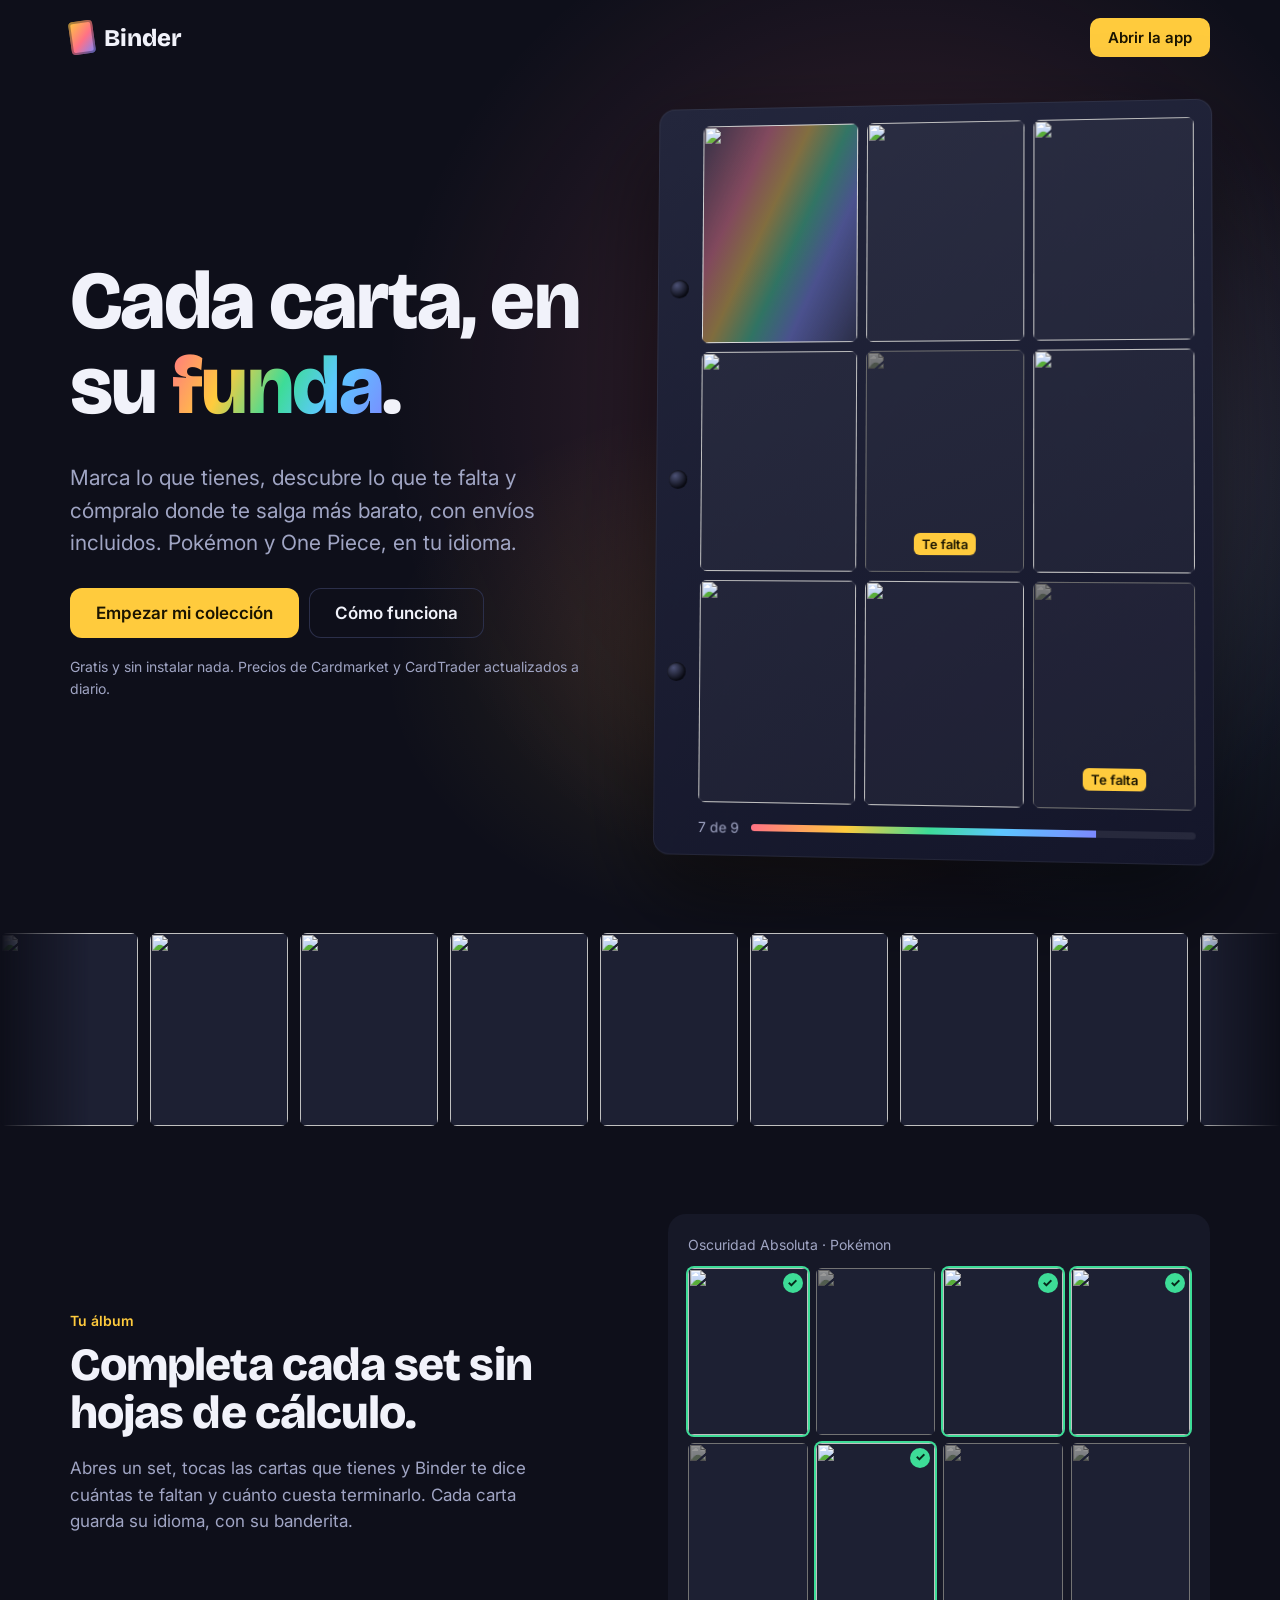
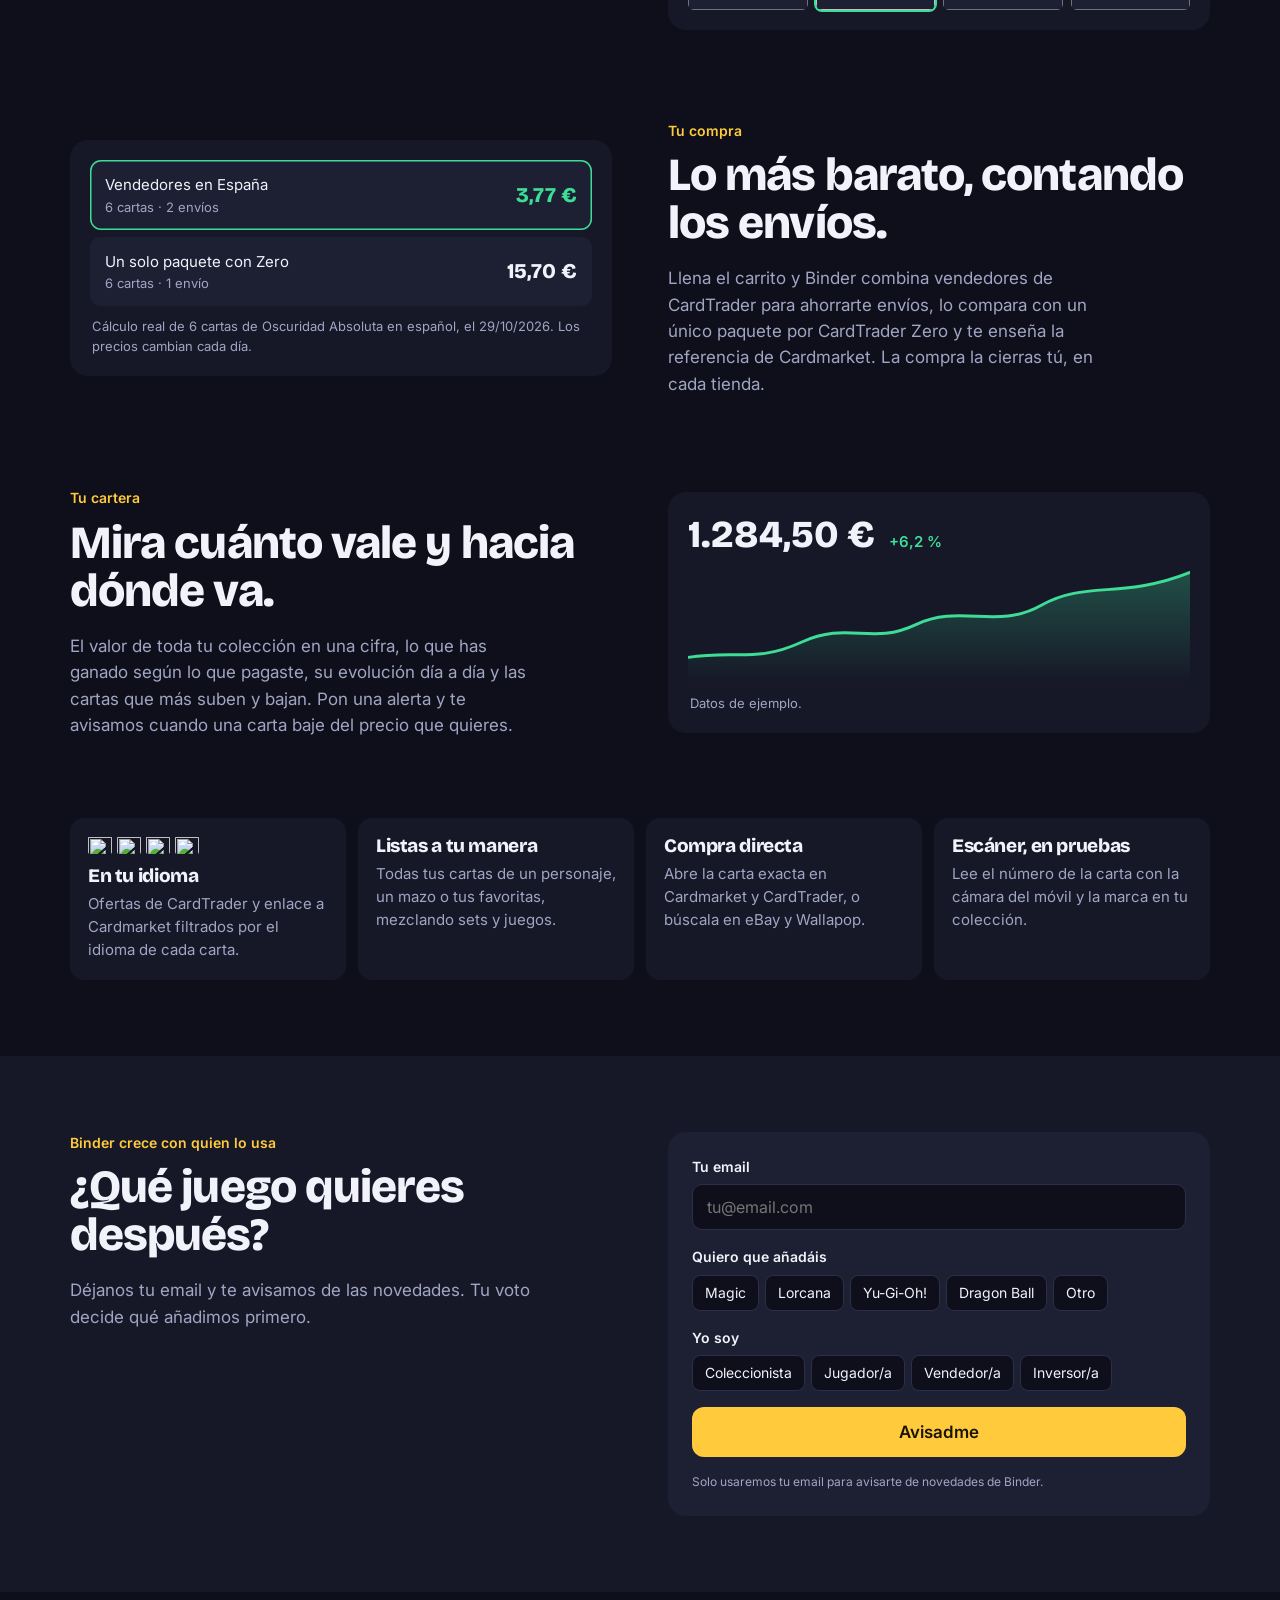
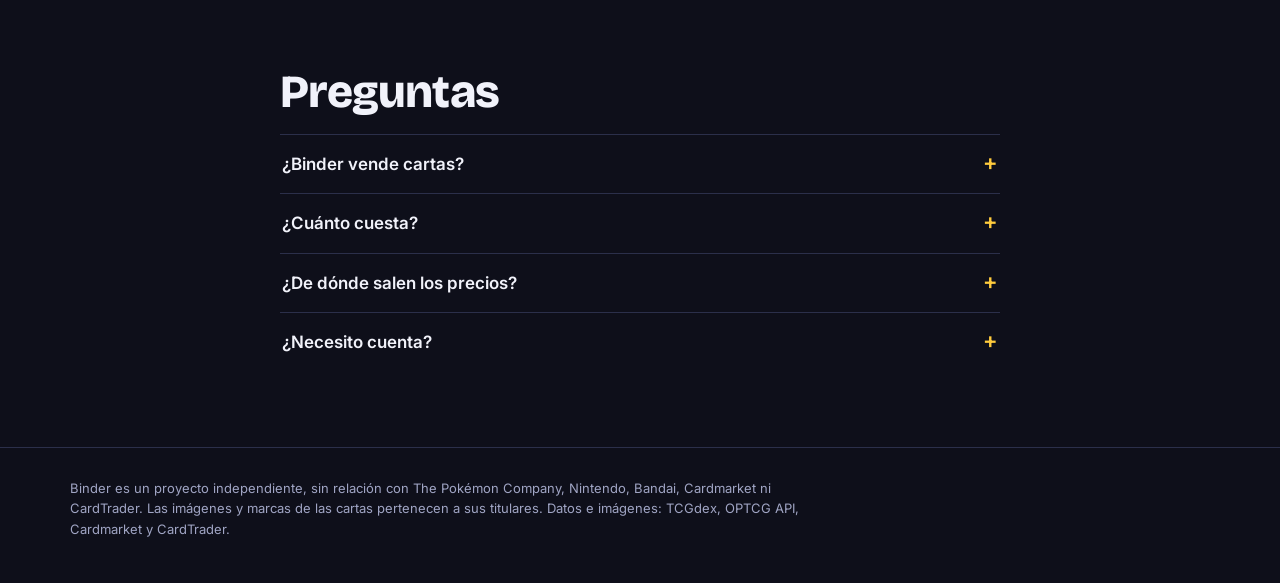
==== commit cf13f525: "Copias de cada carta, precio pagado y ganancia en la colección Co-Authored-By: Claude Opus 5.5 <nore" ====
--- a/landing/index.html
+++ b/landing/index.html
@@ -250,7 +250,7 @@
         <div>
           <p class="eyebrow">Tu cartera</p>
           <h2>Mira cuánto vale y hacia dónde va.</h2>
-          <p>El valor de toda tu colección en una cifra, su evolución día a día y las cartas que más suben y bajan. Pon una alerta y te avisamos cuando una carta baje del precio que quieres.</p>
+          <p>El valor de toda tu colección en una cifra, lo que has ganado según lo que pagaste, su evolución día a día y las cartas que más suben y bajan. Pon una alerta y te avisamos cuando una carta baje del precio que quieres.</p>
         </div>
         <div class="demo">
           <p class="big-value">1.284,50 € <small>+6,2 %</small></p>
